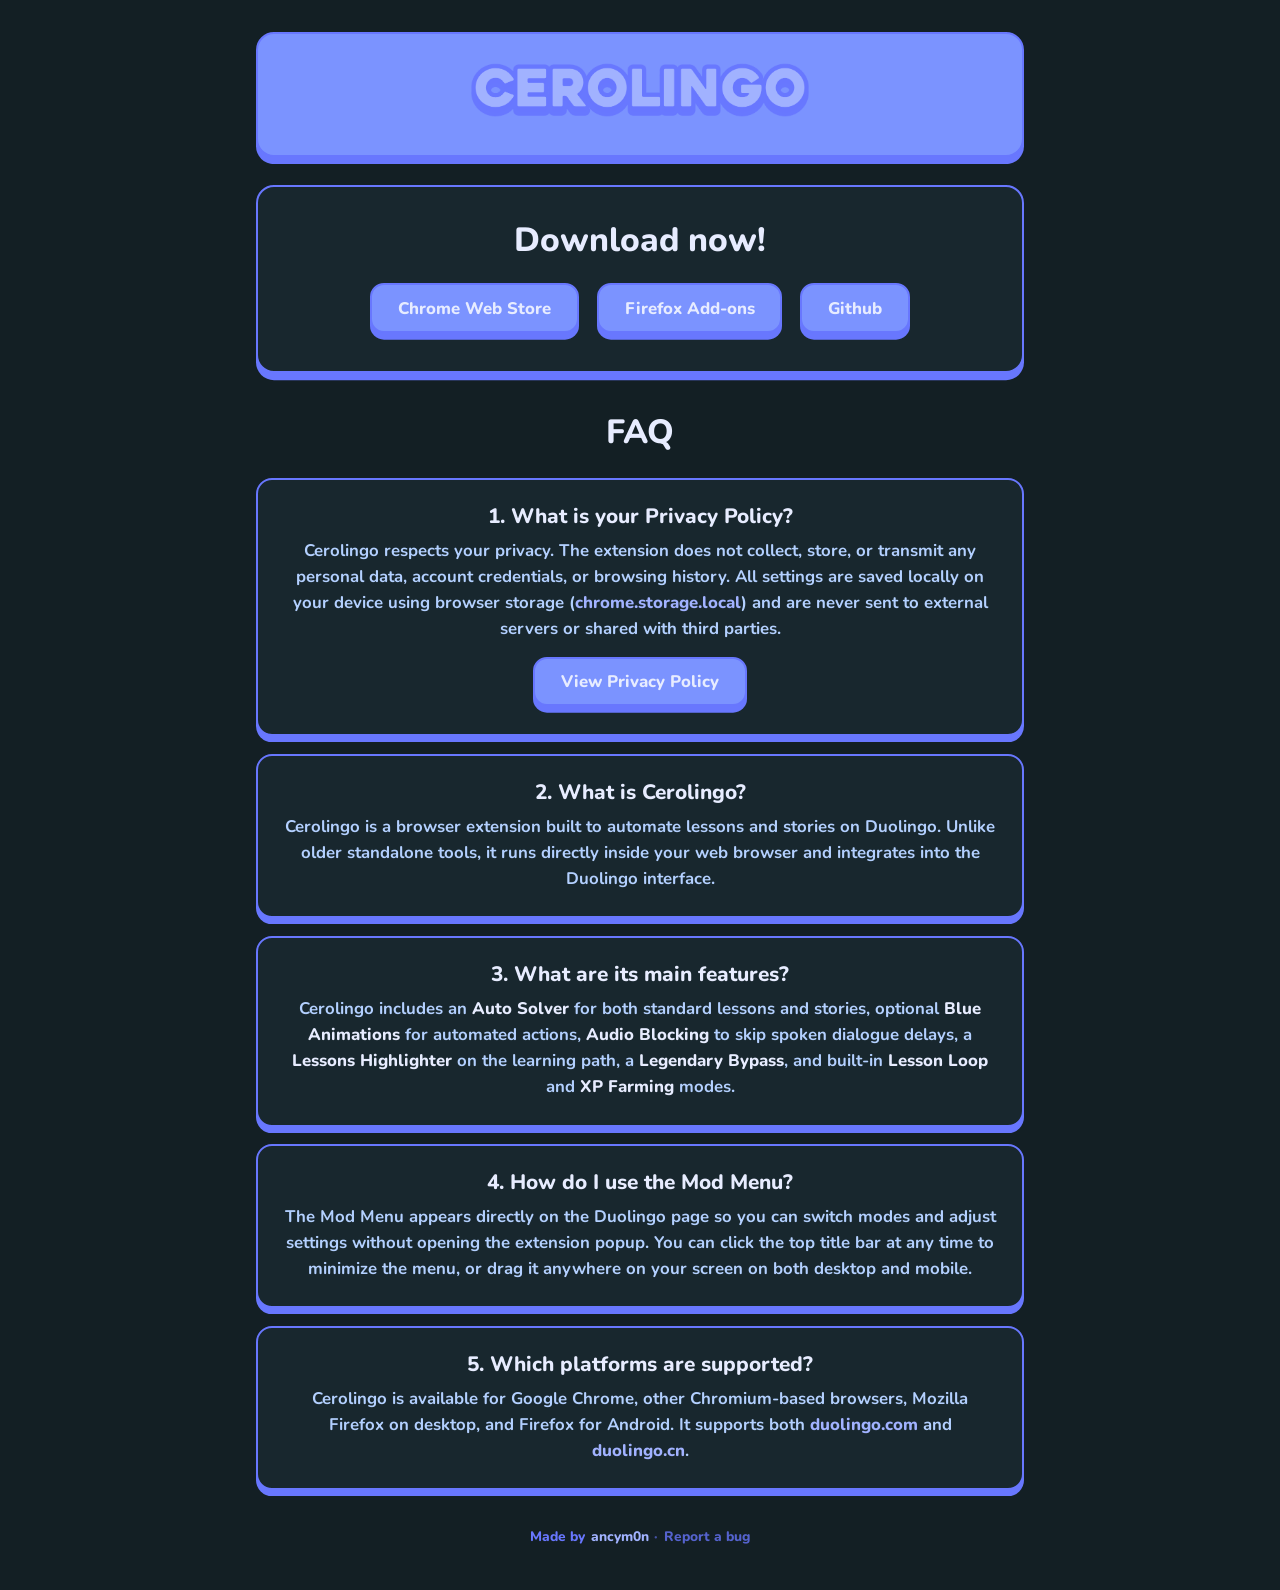
==== index.html @ 7379d39e "[🎨] Website redesign and loading animations" ====
<!doctype html>
<html lang="en">
  <head>
    <meta charset="UTF-8" />
    <meta name="viewport" content="width=device-width, initial-scale=1.0" />
    <link rel="preconnect" href="https://fonts.googleapis.com" />
    <link rel="preconnect" href="https://fonts.gstatic.com" crossorigin />
    <link
      rel="stylesheet"
      href="https://fonts.googleapis.com/css2?family=Nunito:wght@600;700;800&display=swap"
    />
    <link rel="preload" href="src/img/cerolingo-logo.png" as="image" />
    <link rel="stylesheet" href="src/css/main.css" />
    <link rel="stylesheet" href="src/css/resize.css" />
    <link rel="stylesheet" href="src/css/content.css" />
    <link rel="stylesheet" href="src/css/banner.css" />
    <link rel="stylesheet" href="src/css/hover.css" />
    <link rel="stylesheet" href="src/css/faq.css" />
    <script>
      document.documentElement.classList.add("is-booting");
      // Failsafe: never keep the loader up if main.js fails to load
      setTimeout(function () {
        document.documentElement.classList.remove("is-booting");
      }, 4000);
    </script>
    <link rel="stylesheet" href="src/css/loader.css" />
    <script src="src/js/main.js" defer></script>
    <link
      rel="shortcut icon"
      href="src/img/cerolingo-logo.png"
      type="image/x-icon"
    />
    <title>Cerolingo</title>
  </head>
  <body>
    <div id="loader" role="status" aria-live="polite">
      <div class="loader-stage">
        <div class="loader-card">
          <img class="loader-logo" src="src/img/cerolingo-logo.png" alt="" />
          <div class="loader-shadow" aria-hidden="true"></div>
          <div class="loader-bar" aria-hidden="true"><span></span></div>
          <p class="loader-text">Loading Cerolingo…</p>
        </div>
      </div>
    </div>

    <section id="banner">
      <img src="src/img/cerolingo-title.png" alt="Cerolingo" />
      <a
        href="https://github.com/ancym0n/Cerolingo/releases"
        target="_blank"
        rel="noopener"
        id="version"
        aria-label="Latest GitHub release"
      ></a>
    </section>

    <section id="content">
      <h1>Download now!</h1>
      <div id="stats" class="is-loading" aria-busy="true">
        <div class="stat-skeletons" aria-hidden="true">
          <span class="stat-skeleton" style="--w: 6.2rem"></span>
          <span class="stat-skeleton" style="--w: 8.4rem"></span>
          <span class="stat-skeleton" style="--w: 5.6rem"></span>
          <span class="stat-skeleton" style="--w: 6rem"></span>
          <span class="stat-skeleton" style="--w: 6.2rem"></span>
        </div>
        <span id="active-users" class="stat-item" hidden></span>
        <span id="total-downloads" class="stat-item" hidden></span>
        <a
          id="github-stars"
          class="stat-item"
          href="https://github.com/ancym0n/Cerolingo/stargazers"
          target="_blank"
          rel="noopener"
          hidden
        ></a>
        <a
          id="chrome-rating"
          class="stat-item"
          href="https://chromewebstore.google.com/detail/cerolingo/apgkphplddmjkoogmoijendkdjaaeiii/reviews"
          target="_blank"
          rel="noopener"
          hidden
        ></a>
        <a
          id="firefox-rating"
          class="stat-item"
          href="https://addons.mozilla.org/firefox/addon/cerolingo/reviews/"
          target="_blank"
          rel="noopener"
          hidden
        ></a>
      </div>
      <div>
        <a
          href="https://chromewebstore.google.com/detail/cerolingo/apgkphplddmjkoogmoijendkdjaaeiii"
          target="_blank"
          rel="noopener"
          >Chrome Web Store</a
        >
        <a
          href="https://addons.mozilla.org/firefox/addon/cerolingo/"
          target="_blank"
          rel="noopener"
          >Firefox Add-ons</a
        >
        <a
          href="https://github.com/ancym0n/Cerolingo"
          target="_blank"
          rel="noopener"
          >Github</a
        >
      </div>
    </section>

    <section id="faq">
      <h1>FAQ</h1>

      <div>
        <h2>1. What is your Privacy Policy?</h2>
        <p>
          Cerolingo respects your privacy. The extension does not collect,
          store, or transmit any personal data, account credentials, or browsing
          history. All settings are saved locally on your device using browser
          storage (<i>chrome.storage.local</i>) and are never sent to external
          servers or shared with third parties.
        </p>
        <a href="privacy">View Privacy Policy</a>
      </div>

      <div>
        <h2>2. What is Cerolingo?</h2>
        <p>
          Cerolingo is a browser extension built to automate lessons and stories
          on Duolingo. Unlike older standalone tools, it runs directly inside
          your web browser and integrates into the Duolingo interface.
        </p>
      </div>

      <div>
        <h2>3. What are its main features?</h2>
        <p>
          Cerolingo includes an <strong>Auto Solver</strong> for both standard
          lessons and stories, optional <strong>Blue Animations</strong> for
          automated actions, <strong>Audio Blocking</strong> to skip spoken
          dialogue delays, a <strong>Lessons Highlighter</strong> on the
          learning path, a <strong>Legendary Bypass</strong>, and built-in
          <strong>Lesson Loop</strong> and <strong>XP Farming</strong> modes.
        </p>
      </div>

      <div>
        <h2>4. How do I use the Mod Menu?</h2>
        <p>
          The Mod Menu appears directly on the Duolingo page so you can switch
          modes and adjust settings without opening the extension popup. You can
          click the top title bar at any time to minimize the menu, or drag it
          anywhere on your screen on both desktop and mobile.
        </p>
      </div>

      <div>
        <h2>5. Which platforms are supported?</h2>
        <p>
          Cerolingo is available for Google Chrome, other Chromium-based
          browsers, Mozilla Firefox on desktop, and Firefox for Android. It
          supports both <i>duolingo.com</i> and <i>duolingo.cn</i>.
        </p>
      </div>
    </section>

    <footer id="credit">
      Made by
      <a href="https://github.com/ancym0n" target="_blank" rel="noopener"
        >ancym0n</a
      >
      <span class="credit-sep">·</span>
      <a
        href="https://github.com/ancym0n/Cerolingo/issues"
        target="_blank"
        rel="noopener"
        class="report-link"
        >Report a bug</a
      >
    </footer>
  </body>
</html>
---- src/css/main.css ----
* {
  box-sizing: border-box;
  padding: 0;
  margin: 0;
  --bg-dark: #131f24;
  --panel-bg: #18272e;
  --background-color: #7b93ff;
  --dark-main-color: #6877fe;
  --main-color: #a1b2ff;
  --light-main-color: #b3d0ff;
  --title-color: #e7ecff;
  --alt-main-color: #7385fa;
  --spring-ease: cubic-bezier(0.34, 1.22, 0.64, 1);
}

@keyframes cerolingoLoadIn {
  0% {
    opacity: 0;
    filter: blur(8px);
    transform: translateY(18px) scale(0.97);
  }
  100% {
    opacity: 1;
    filter: blur(0px);
    transform: translateY(0) scale(1);
  }
}

body {
  background-color: var(--bg-dark);
  display: grid;
  justify-items: center;
  align-items: center;
  gap: 1.75rem;
  padding: 2rem 1rem 2.75rem;
}

h1,
h2,
p,
a,
li,
footer {
  font-family: "Nunito", sans-serif;
  color: var(--title-color);
  -webkit-user-select: none;
  -moz-user-select: none;
  user-select: none;
}

h1,
h2,
a {
  font-weight: 800;
}

p,
li {
  color: var(--light-main-color);
  font-weight: 700;
  line-height: 1.55;
}

strong {
  color: var(--title-color);
  font-weight: 800;
}

i {
  color: var(--main-color);
  font-style: normal;
  font-weight: 800;
}

a {
  color: var(--title-color);
  display: inline-flex;
  align-items: center;
  justify-content: center;
  text-decoration: none;
  background-color: var(--background-color);
  border: 2px solid var(--dark-main-color);
  border-radius: 14px;
  box-shadow: 0 0.42rem 0 0 var(--dark-main-color);
  padding: 0.7rem 1.6rem;
  margin: 0.25rem;
  transition:
    transform 0.3s var(--spring-ease),
    box-shadow 0.3s var(--spring-ease),
    background-color 0.3s ease,
    color 0.3s ease;
}

img {
  width: 80%;
  -webkit-user-drag: none;
}

#credit {
  display: flex;
  align-items: center;
  justify-content: center;
  gap: 0.35rem;
  font-size: 0.86rem;
  font-weight: 800;
  color: var(--dark-main-color);
  opacity: 0;
  animation: cerolingoLoadIn 0.45s var(--spring-ease) 0.52s forwards;
}

#credit a {
  background: none;
  border: none;
  box-shadow: none;
  padding: 0;
  margin: 0;
  color: var(--main-color);
  font-size: inherit;
}

#credit a.report-link {
  color: var(--dark-main-color);
  opacity: 0.78;
}

.credit-sep {
  opacity: 0.6;
}
---- src/css/resize.css ----
h1 {
  font-size: 2.1rem;
}

h2 {
  font-size: 1.3rem;
}

p,
a,
li {
  font-size: 1.05rem;
}

@media (max-width: 600px) {
  h1 {
    font-size: 1.75rem;
  }

  h2 {
    font-size: 1.15rem;
  }

  p,
  a,
  li {
    font-size: 0.96rem;
  }

  #content > div:not(#stats) {
    flex-direction: column;
    align-items: stretch;
  }

  #content a {
    width: 100%;
    margin: 0;
  }

  #faq > div,
  #privacy > div {
    padding: 1.15rem 1.1rem 1.3rem;
  }
}

body > section {
  max-width: 48rem;
}
---- src/css/content.css ----
#content {
  width: 95%;
  display: grid;
  justify-items: center;
  align-items: center;
  gap: 1.05rem;
  padding: 1.85rem 1.5rem 2.15rem;
  background-color: var(--panel-bg);
  border: 2px solid var(--dark-main-color);
  border-radius: 18px;
  box-shadow: 0 0.45rem 0 0 var(--dark-main-color);
  text-align: center;
  opacity: 0;
  animation: cerolingoLoadIn 0.45s var(--spring-ease) 0.12s forwards;
}

#stats {
  display: inline-flex;
  flex-wrap: wrap;
  align-items: center;
  justify-content: center;
  gap: 0.35rem 0;
  background-color: rgba(104, 119, 254, 0.12);
  border: 2px solid var(--dark-main-color);
  border-radius: 12px;
  padding: 0.4rem 0.45rem;
  margin: -0.15rem 0 0.15rem;
  min-height: calc(1.25rem + 0.8rem + 4px);
  max-width: 100%;
  /* Size changes (skeleton -> real stats) are animated from JS by setting
     explicit width/height; these transitions make that glide smoothly. */
  transition:
    width 0.45s var(--smooth-ease),
    height 0.45s var(--smooth-ease),
    min-height 0.45s var(--smooth-ease),
    margin 0.45s var(--smooth-ease),
    padding 0.45s var(--smooth-ease),
    border-width 0.45s var(--smooth-ease),
    opacity 0.35s ease,
    transform 0.35s var(--spring-ease);
  --smooth-ease: cubic-bezier(0.22, 1, 0.36, 1);
}

#stats.is-resizing {
  overflow: hidden;
}

#stats {
  position: relative;
}

#stats[hidden],
#stats .stat-item[hidden],
#stats:not(.is-loading):not(.is-swapping) .stat-skeletons {
  display: none !important;
}

/* While loading, the skeletons lay out as direct flex items of #stats */
.stat-skeletons {
  display: contents;
}

/* While swapping to real stats, the skeletons become an overlay that keeps
   shimmering through the resize, then crossfades into the real items. */
#stats.is-swapping .stat-skeletons {
  display: flex;
  position: absolute;
  inset: 0;
  flex-wrap: wrap;
  align-items: center;
  justify-content: center;
  gap: 0.35rem 0;
  padding: inherit;
  pointer-events: none;
  opacity: 1;
  transition: opacity 0.35s ease;
}

#stats.is-swapping.is-loaded .stat-skeletons {
  opacity: 0;
}

/* Real items stay invisible until the box has finished resizing,
   then fade in (prevents text reflowing inside a moving box). */
#stats:not(.is-loaded) .stat-item {
  opacity: 0;
}

/* Stat links must never inherit the full-width mobile button style */
#content #stats a.stat-item {
  width: auto;
}

#stats.is-empty {
  opacity: 0;
  transform: scale(0.96);
}

/* Loading placeholders: same height as real items, so nothing jumps */
.stat-skeleton {
  display: block;
  width: var(--w, 6rem);
  height: 0.85rem;
  margin: 0.2rem 0.65rem;
  border-radius: 999px;
  background: linear-gradient(
    90deg,
    rgba(161, 178, 255, 0.14) 0%,
    rgba(161, 178, 255, 0.32) 50%,
    rgba(161, 178, 255, 0.14) 100%
  );
  background-size: 200% 100%;
  animation: statShimmer 1.3s ease-in-out infinite;
}

.stat-skeleton + .stat-skeleton {
  position: relative;
}

.stat-skeleton + .stat-skeleton::before {
  content: "";
  position: absolute;
  left: calc(-0.65rem - 1px);
  top: -0.2rem;
  bottom: -0.2rem;
  border-left: 1.5px solid rgba(104, 119, 254, 0.4);
}

@keyframes statShimmer {
  0% {
    background-position: 100% 0;
  }
  100% {
    background-position: -100% 0;
  }
}

@keyframes statFadeIn {
  from {
    opacity: 0;
    transform: translateY(3px);
  }
  to {
    opacity: 1;
    transform: translateY(0);
  }
}

#stats.is-loaded .stat-item {
  animation: statFadeIn 0.35s ease both;
}

@media (prefers-reduced-motion: reduce) {
  .stat-skeleton,
  #stats.is-loaded .stat-item {
    animation: none;
  }

  #stats {
    transition: none;
  }
}

.stat-item {
  font-family: "Nunito", sans-serif;
  font-size: 0.84rem;
  font-weight: 800;
  color: var(--main-color);
  background: none;
  border: none;
  border-radius: 0;
  box-shadow: none;
  line-height: 1.25rem;
  padding: 0 0.65rem;
  margin: 0;
  white-space: nowrap;
  -webkit-user-select: none;
  user-select: none;
}

.stat-item:not([hidden]) ~ .stat-item:not([hidden]) {
  border-left: 1.5px solid rgba(104, 119, 254, 0.4);
}

#content > div:not(#stats) {
  display: flex;
  flex-wrap: wrap;
  justify-content: center;
  gap: 0.65rem;
  width: 100%;
}
---- src/css/banner.css ----
#banner {
  position: relative;
  width: 95%;
  display: grid;
  justify-items: center;
  align-items: center;
  background-color: var(--background-color);
  border: 2px solid var(--dark-main-color);
  border-radius: 18px;
  box-shadow: 0 0.45rem 0 0 var(--dark-main-color);
  padding: 1.4rem 1.5rem 1.65rem;
  opacity: 0;
  animation: cerolingoLoadIn 0.45s var(--spring-ease) 0.04s forwards;
}

#banner-logo {
  background: none;
  border: none;
  box-shadow: none;
  padding: 0;
  margin: 0;
  width: 100%;
}

#banner img {
  width: 100%;
  max-width: 22rem;
  display: block;
}

#version {
  position: absolute;
  bottom: 0.4rem;
  right: 0.85rem;
  background: none;
  border: none;
  box-shadow: none;
  padding: 0;
  margin: 0;
  font-size: 0.88rem;
  font-weight: 800;
  color: var(--dark-main-color);
  letter-spacing: 0.02em;
}
---- src/css/hover.css ----
a:hover {
  background-color: #889eff;
  transform: translateY(-2px);
  box-shadow: 0 calc(0.42rem + 2px) 0 0 var(--dark-main-color);
  color: #ffffff;
}

a:active {
  transform: translateY(3px);
  box-shadow: 0 0.16rem 0 0 var(--dark-main-color);
}

a.stat-item:hover,
a.stat-item:active {
  background: none;
  box-shadow: none;
  transform: none;
  color: var(--title-color);
  text-decoration: underline;
}

#banner-logo:hover,
#banner-logo:active {
  background: none;
  box-shadow: none;
  transform: scale(1.02);
}

#version:hover,
#version:active {
  background: none;
  box-shadow: none;
  transform: translateY(-1px);
  color: var(--title-color);
}

#credit a:hover,
#credit a:active {
  background: none;
  box-shadow: none;
  transform: none;
  color: var(--title-color);
  opacity: 1;
  text-decoration: underline;
}

#faq > div:hover,
#privacy > div:hover {
  transform: translateY(-2px);
  box-shadow: 0 calc(0.38rem + 2px) 0 0 var(--dark-main-color);
}
---- src/css/faq.css ----
#faq {
  width: 95%;
  display: grid;
  justify-items: center;
  align-items: center;
  gap: 1.1rem;
  padding: 0.5rem 0;
  text-align: center;
}

#faq h1 {
  margin-bottom: 0.35rem;
  opacity: 0;
  animation: cerolingoLoadIn 0.45s var(--spring-ease) 0.18s forwards;
}

#faq h2 {
  margin-bottom: 0.55rem;
  color: var(--title-color);
}

#faq > div {
  width: 100%;
  background-color: var(--panel-bg);
  border: 2px solid var(--dark-main-color);
  border-radius: 16px;
  box-shadow: 0 0.38rem 0 0 var(--dark-main-color);
  padding: 1.35rem 1.65rem 1.5rem;
  text-align: center;
  opacity: 0;
  animation: cerolingoLoadIn 0.45s var(--spring-ease) forwards;
  transition:
    transform 0.3s var(--spring-ease),
    box-shadow 0.3s var(--spring-ease);
}

#faq > div:nth-of-type(1) {
  animation-delay: 0.22s;
}

#faq > div:nth-of-type(2) {
  animation-delay: 0.28s;
}

#faq > div:nth-of-type(3) {
  animation-delay: 0.34s;
}

#faq > div:nth-of-type(4) {
  animation-delay: 0.4s;
}

#faq > div:nth-of-type(5) {
  animation-delay: 0.46s;
}

a[href="privacy"] {
  display: inline-flex;
  max-width: 16rem;
  margin-top: 0.9rem;
}
---- src/css/loader.css ----
/* ---------- Page loading screen ----------
   Shown only when JS adds `is-booting` to <html> (no-JS visitors see the page
   normally). While booting, the page's own entrance animations are paused so
   they play in sequence right as the loader leaves. */

#loader {
  display: none;
}

html.is-booting {
  overflow: hidden;
}

html.is-booting body > :not(#loader),
html.is-booting body > :not(#loader) * {
  animation-play-state: paused !important;
}

html.is-booting #loader,
#loader.is-leaving {
  --loader-ease: cubic-bezier(0.22, 1, 0.36, 1);
  display: grid;
  place-items: center;
  position: fixed;
  inset: 0;
  z-index: 1000;
  background-color: #131f24;
  transition: opacity 0.38s var(--loader-ease);
}

.loader-card {
  display: grid;
  justify-items: center;
  gap: 1.15rem;
  width: min(15rem, 80vw);
  padding: 1.6rem 1.6rem 1.75rem;
  background-color: var(--panel-bg, #18272e);
  border: 2px solid var(--dark-main-color, #6877fe);
  border-radius: 18px;
  box-shadow: 0 0.45rem 0 0 var(--dark-main-color, #6877fe);
  opacity: 0;
  animation: cerolingoLoadIn 0.45s var(--spring-ease) 0.05s forwards;
}

/* Exit transforms live on a wrapper so they don't fight the card's
   entrance animation fill */
.loader-stage {
  transition:
    transform 0.38s var(--loader-ease),
    opacity 0.3s ease;
}

.loader-logo {
  width: 4.5rem;
  height: 4.5rem;
  display: block;
  will-change: transform;
  animation: loaderBob 1.6s var(--spring-ease) infinite;
}

.loader-shadow {
  width: 2.8rem;
  height: 0.35rem;
  margin-top: -0.85rem;
  border-radius: 50%;
  background: rgba(104, 119, 254, 0.28);
  animation: loaderShadow 1.6s var(--spring-ease) infinite;
}

.loader-bar {
  position: relative;
  width: 100%;
  height: 0.85rem;
  overflow: hidden;
  background-color: rgba(104, 119, 254, 0.12);
  border: 2px solid var(--dark-main-color, #6877fe);
  border-radius: 999px;
}

/* Real progress, driven from JS via --progress (0..1) */
.loader-bar > span {
  position: absolute;
  inset: 0;
  transform-origin: left center;
  transform: scaleX(var(--progress, 0.08));
  background-color: var(--background-color, #7b93ff);
  border-radius: inherit;
  will-change: transform;
  transition: transform 0.3s var(--loader-ease);
}

/* Soft moving highlight so it never looks frozen */
.loader-bar::after {
  content: "";
  position: absolute;
  top: 0;
  bottom: 0;
  left: 0;
  width: 50%;
  background: linear-gradient(
    90deg,
    transparent 0%,
    rgba(231, 236, 255, 0.35) 50%,
    transparent 100%
  );
  transform: translateX(-100%);
  will-change: transform;
  animation: loaderSheen 1.3s ease-in-out infinite;
}

.loader-text {
  font-family: "Nunito", sans-serif;
  font-size: 0.84rem;
  font-weight: 800;
  color: var(--main-color, #a1b2ff);
  letter-spacing: 0.02em;
  margin-top: -0.35rem;
}

/* Exit: card lifts + fades away, backdrop fades, page animates in beneath */
#loader.is-leaving {
  opacity: 0;
  pointer-events: none;
}

#loader.is-leaving .loader-stage {
  opacity: 0;
  transform: translateY(-8px) scale(1.03);
}

@keyframes loaderBob {
  0%,
  100% {
    transform: translateY(0);
  }
  50% {
    transform: translateY(-8px);
  }
}

@keyframes loaderShadow {
  0%,
  100% {
    transform: scaleX(1);
    opacity: 1;
  }
  50% {
    transform: scaleX(0.7);
    opacity: 0.55;
  }
}

@keyframes loaderSheen {
  0% {
    transform: translateX(-100%);
  }
  100% {
    transform: translateX(200%);
  }
}

@media (prefers-reduced-motion: reduce) {
  .loader-logo,
  .loader-shadow,
  .loader-bar::after {
    animation: none;
  }

  .loader-card {
    animation-duration: 0.01s;
  }
}
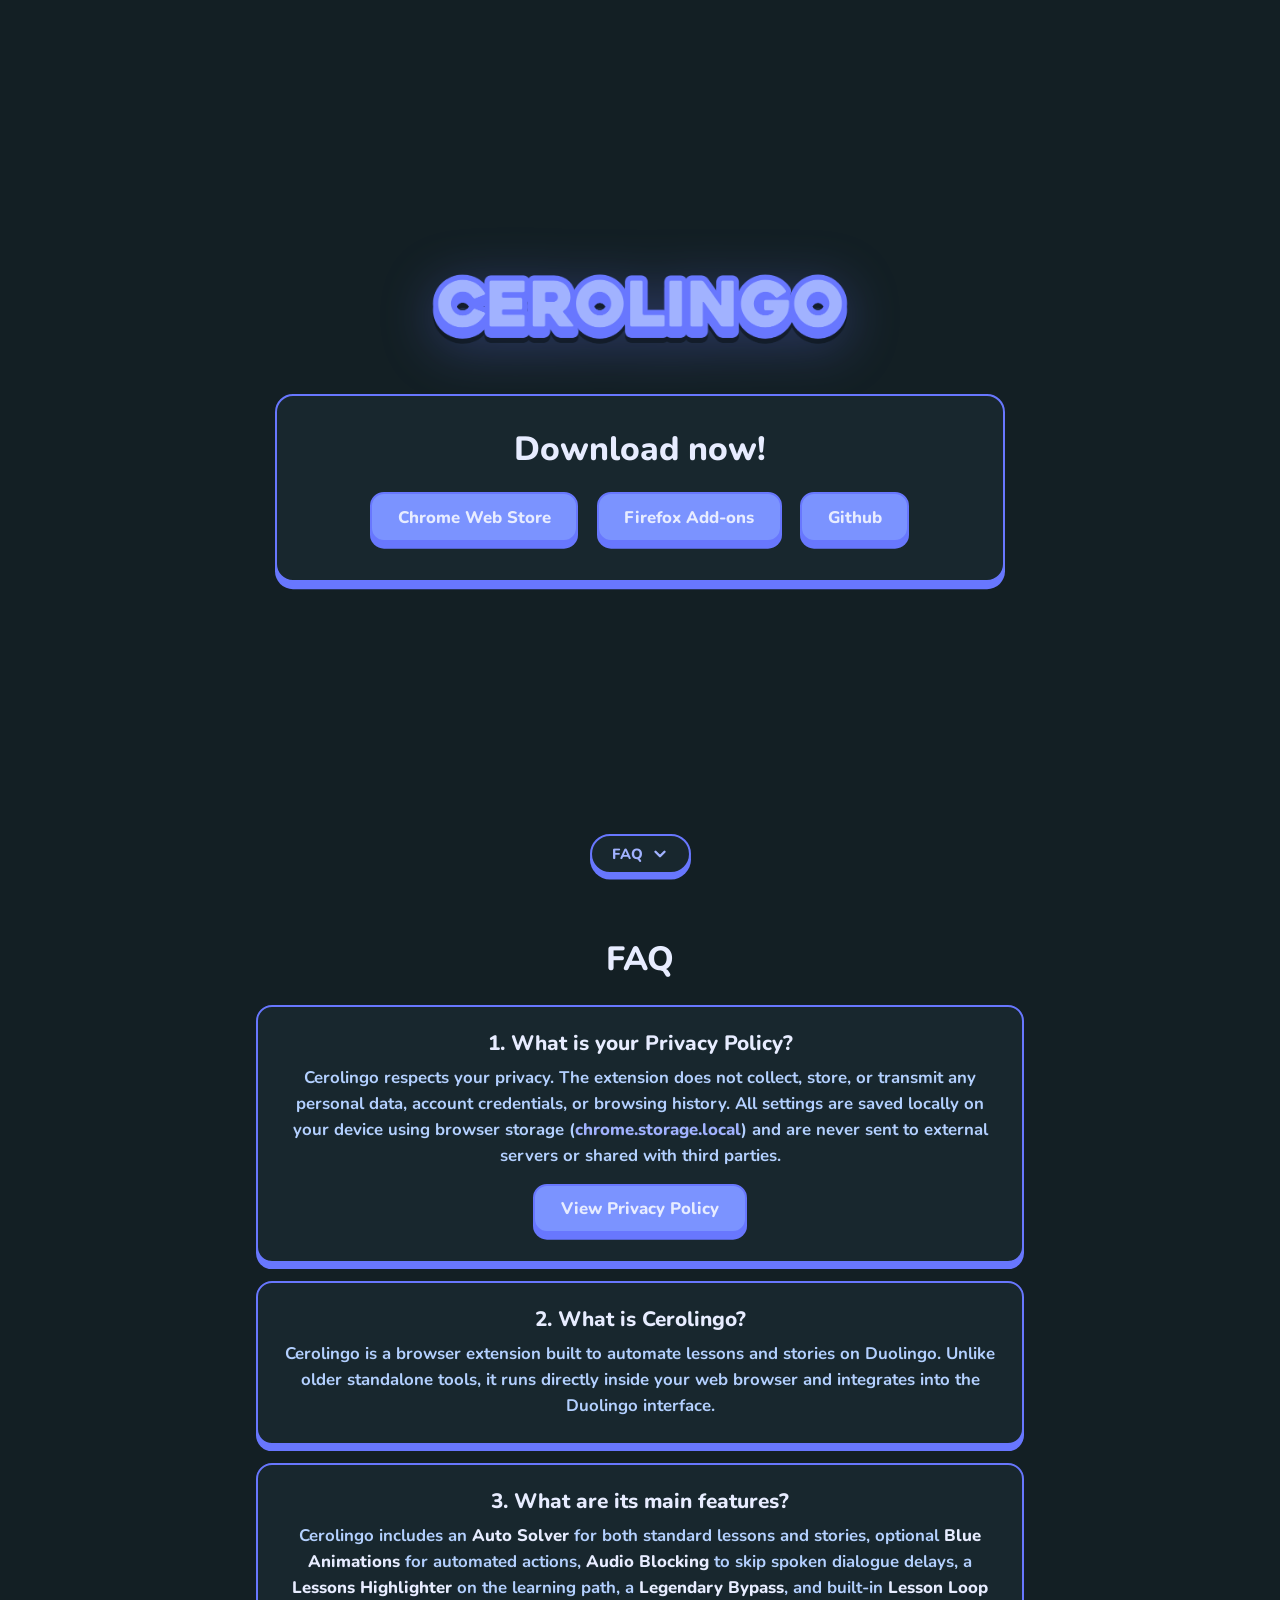
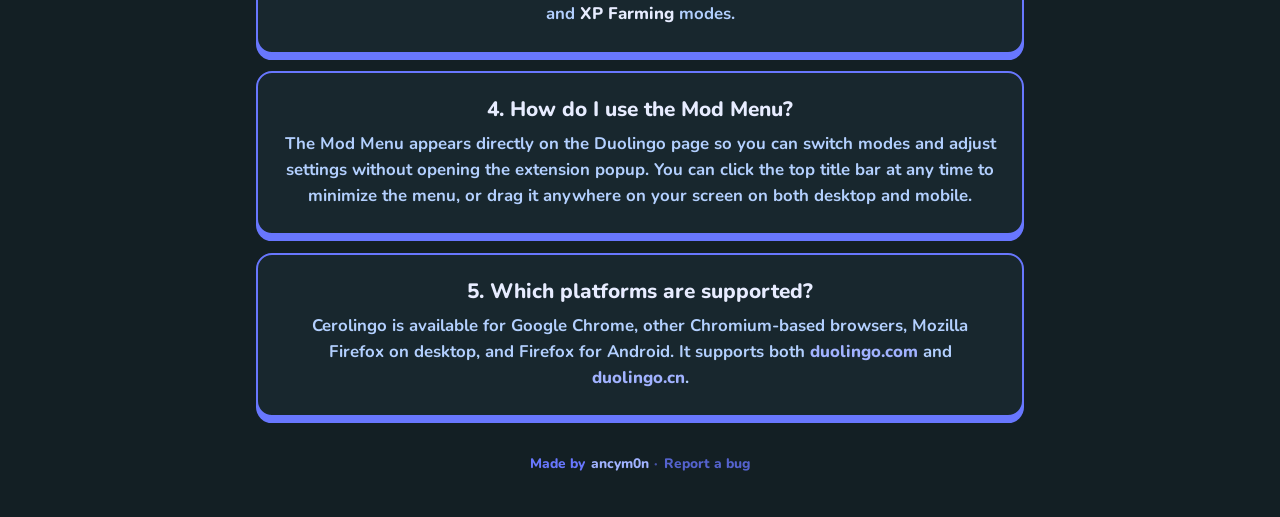
==== commit 7283dad1: "[✨] Fullscreen hero layout and FAQ scroll indicator" ====
--- a/index.html
+++ b/index.html
@@ -44,75 +44,101 @@
       </div>
     </div>
 
-    <section id="banner">
-      <img src="src/img/cerolingo-title.png" alt="Cerolingo" />
-      <a
-        href="https://github.com/ancym0n/Cerolingo/releases"
-        target="_blank"
-        rel="noopener"
-        id="version"
-        aria-label="Latest GitHub release"
-      ></a>
-    </section>
-
-    <section id="content">
-      <h1>Download now!</h1>
-      <div id="stats" class="is-loading" aria-busy="true">
-        <div class="stat-skeletons" aria-hidden="true">
-          <span class="stat-skeleton" style="--w: 6.2rem"></span>
-          <span class="stat-skeleton" style="--w: 8.4rem"></span>
-          <span class="stat-skeleton" style="--w: 5.6rem"></span>
-          <span class="stat-skeleton" style="--w: 6rem"></span>
-          <span class="stat-skeleton" style="--w: 6.2rem"></span>
-        </div>
-        <span id="active-users" class="stat-item" hidden></span>
-        <span id="total-downloads" class="stat-item" hidden></span>
-        <a
-          id="github-stars"
-          class="stat-item"
-          href="https://github.com/ancym0n/Cerolingo/stargazers"
-          target="_blank"
-          rel="noopener"
-          hidden
-        ></a>
-        <a
-          id="chrome-rating"
-          class="stat-item"
-          href="https://chromewebstore.google.com/detail/cerolingo/apgkphplddmjkoogmoijendkdjaaeiii/reviews"
-          target="_blank"
-          rel="noopener"
-          hidden
-        ></a>
-        <a
-          id="firefox-rating"
-          class="stat-item"
-          href="https://addons.mozilla.org/firefox/addon/cerolingo/reviews/"
-          target="_blank"
-          rel="noopener"
-          hidden
-        ></a>
-      </div>
-      <div>
-        <a
-          href="https://chromewebstore.google.com/detail/cerolingo/apgkphplddmjkoogmoijendkdjaaeiii"
-          target="_blank"
-          rel="noopener"
-          >Chrome Web Store</a
-        >
-        <a
-          href="https://addons.mozilla.org/firefox/addon/cerolingo/"
-          target="_blank"
-          rel="noopener"
-          >Firefox Add-ons</a
-        >
-        <a
-          href="https://github.com/ancym0n/Cerolingo"
-          target="_blank"
-          rel="noopener"
-          >Github</a
-        >
-      </div>
-    </section>
+    <div id="hero">
+      <div class="hero-main">
+        <section id="banner">
+          <img src="src/img/cerolingo-title.png" alt="Cerolingo" />
+          <a
+            href="https://github.com/ancym0n/Cerolingo/releases"
+            target="_blank"
+            rel="noopener"
+            id="version"
+            aria-label="Latest GitHub release"
+          ></a>
+        </section>
+
+        <section id="content">
+          <h1>Download now!</h1>
+          <div id="stats" class="is-loading" aria-busy="true">
+            <div class="stat-skeletons" aria-hidden="true">
+              <span class="stat-skeleton" style="--w: 6.2rem"></span>
+              <span class="stat-skeleton" style="--w: 8.4rem"></span>
+              <span class="stat-skeleton" style="--w: 5.6rem"></span>
+              <span class="stat-skeleton" style="--w: 6rem"></span>
+              <span class="stat-skeleton" style="--w: 6.2rem"></span>
+            </div>
+            <span id="active-users" class="stat-item" hidden></span>
+            <span id="total-downloads" class="stat-item" hidden></span>
+            <a
+              id="github-stars"
+              class="stat-item"
+              href="https://github.com/ancym0n/Cerolingo/stargazers"
+              target="_blank"
+              rel="noopener"
+              hidden
+            ></a>
+            <a
+              id="chrome-rating"
+              class="stat-item"
+              href="https://chromewebstore.google.com/detail/cerolingo/apgkphplddmjkoogmoijendkdjaaeiii/reviews"
+              target="_blank"
+              rel="noopener"
+              hidden
+            ></a>
+            <a
+              id="firefox-rating"
+              class="stat-item"
+              href="https://addons.mozilla.org/firefox/addon/cerolingo/reviews/"
+              target="_blank"
+              rel="noopener"
+              hidden
+            ></a>
+          </div>
+          <div>
+            <a
+              href="https://chromewebstore.google.com/detail/cerolingo/apgkphplddmjkoogmoijendkdjaaeiii"
+              target="_blank"
+              rel="noopener"
+              >Chrome Web Store</a
+            >
+            <a
+              href="https://addons.mozilla.org/firefox/addon/cerolingo/"
+              target="_blank"
+              rel="noopener"
+              >Firefox Add-ons</a
+            >
+            <a
+              href="https://github.com/ancym0n/Cerolingo"
+              target="_blank"
+              rel="noopener"
+              >Github</a
+            >
+          </div>
+        </section>
+      </div>
+
+      <div id="scroll-cue-wrap">
+        <a href="#faq" id="scroll-cue" aria-label="Scroll down to FAQ">
+          <span>FAQ</span>
+          <svg
+            class="scroll-cue-arrow"
+            viewBox="0 0 24 24"
+            width="18"
+            height="18"
+            aria-hidden="true"
+          >
+            <path
+              d="M6 9l6 6 6-6"
+              fill="none"
+              stroke="currentColor"
+              stroke-width="3.2"
+              stroke-linecap="round"
+              stroke-linejoin="round"
+            />
+          </svg>
+        </a>
+      </div>
+    </div>
 
     <section id="faq">
       <h1>FAQ</h1>
--- a/src/css/main.css
+++ b/src/css/main.css
@@ -26,6 +26,16 @@
   }
 }
 
+html {
+  scroll-behavior: smooth;
+}
+
+@media (prefers-reduced-motion: reduce) {
+  html {
+    scroll-behavior: auto;
+  }
+}
+
 body {
   background-color: var(--bg-dark);
   display: grid;
@@ -33,6 +43,31 @@
   align-items: center;
   gap: 1.75rem;
   padding: 2rem 1rem 2.75rem;
+}
+
+body:has(#hero) {
+  padding-top: 0;
+}
+
+#hero {
+  width: 100%;
+  max-width: 48rem;
+  min-height: 100vh;
+  min-height: 100svh;
+  display: flex;
+  flex-direction: column;
+  align-items: center;
+  gap: 1.5rem;
+  padding: 2rem 0 1.6rem;
+}
+
+.hero-main {
+  width: 100%;
+  display: grid;
+  justify-items: center;
+  align-items: center;
+  gap: 1.5rem;
+  margin: auto 0;
 }
 
 h1,
@@ -91,6 +126,78 @@
     color 0.3s ease;
 }
 
+#scroll-cue-wrap {
+  display: flex;
+  justify-content: center;
+  will-change: translate, transform, opacity;
+  animation: scrollCueFloat 2.2s ease-in-out infinite;
+  transition:
+    opacity 0.35s cubic-bezier(0.22, 1, 0.36, 1),
+    transform 0.38s var(--spring-ease);
+}
+
+#scroll-cue-wrap.is-hidden {
+  opacity: 0;
+  transform: translateY(12px) scale(0.9);
+  pointer-events: none;
+}
+
+#scroll-cue {
+  display: inline-flex;
+  align-items: center;
+  justify-content: center;
+  gap: 0.45rem;
+  background-color: var(--panel-bg);
+  border: 2px solid var(--dark-main-color);
+  border-radius: 999px;
+  box-shadow: 0 0.34rem 0 0 var(--dark-main-color);
+  padding: 0.5rem 1.25rem;
+  margin: 0;
+  font-size: 0.92rem;
+  font-weight: 800;
+  letter-spacing: 0.04em;
+  color: var(--main-color);
+  opacity: 0;
+  animation: cerolingoLoadIn 0.45s var(--spring-ease) 0.22s forwards;
+  transition:
+    translate 0.3s var(--spring-ease),
+    box-shadow 0.3s var(--spring-ease),
+    background-color 0.3s ease,
+    color 0.3s ease;
+}
+
+.scroll-cue-arrow {
+  display: block;
+  animation: scrollCueBob 2.2s ease-in-out infinite;
+}
+
+@keyframes scrollCueFloat {
+  0%,
+  100% {
+    translate: 0 0;
+  }
+  50% {
+    translate: 0 -6px;
+  }
+}
+
+@keyframes scrollCueBob {
+  0%,
+  100% {
+    transform: translateY(-1px);
+  }
+  50% {
+    transform: translateY(2.5px);
+  }
+}
+
+@media (prefers-reduced-motion: reduce) {
+  #scroll-cue-wrap,
+  .scroll-cue-arrow {
+    animation: none;
+  }
+}
+
 img {
   width: 80%;
   -webkit-user-drag: none;
--- a/src/css/resize.css
+++ b/src/css/resize.css
@@ -43,6 +43,7 @@
   }
 }
 
-body > section {
+body > section,
+.hero-main > section {
   max-width: 48rem;
 }
--- a/src/css/banner.css
+++ b/src/css/banner.css
@@ -1,14 +1,13 @@
 #banner {
   position: relative;
-  width: 95%;
+  width: min(92%, 27rem);
   display: grid;
   justify-items: center;
   align-items: center;
-  background-color: var(--background-color);
-  border: 2px solid var(--dark-main-color);
-  border-radius: 18px;
-  box-shadow: 0 0.45rem 0 0 var(--dark-main-color);
-  padding: 1.4rem 1.5rem 1.65rem;
+  background: none;
+  border: none;
+  box-shadow: none;
+  padding: 0.25rem 0 1.05rem;
   opacity: 0;
   animation: cerolingoLoadIn 0.45s var(--spring-ease) 0.04s forwards;
 }
@@ -24,14 +23,17 @@
 
 #banner img {
   width: 100%;
-  max-width: 22rem;
+  max-width: 27rem;
   display: block;
+  filter:
+    drop-shadow(0 0.35rem 0 rgba(10, 16, 20, 0.55))
+    drop-shadow(0 0.5rem 1.6rem rgba(104, 119, 254, 0.28));
 }
 
 #version {
   position: absolute;
-  bottom: 0.4rem;
-  right: 0.85rem;
+  bottom: 0;
+  right: 0.2rem;
   background: none;
   border: none;
   box-shadow: none;
@@ -39,6 +41,6 @@
   margin: 0;
   font-size: 0.88rem;
   font-weight: 800;
-  color: var(--dark-main-color);
+  color: var(--main-color);
   letter-spacing: 0.02em;
 }
--- a/src/css/hover.css
+++ b/src/css/hover.css
@@ -34,6 +34,20 @@
   color: var(--title-color);
 }
 
+#scroll-cue:hover {
+  background-color: #1f323b;
+  color: var(--title-color);
+  transform: none;
+  translate: 0 -2px;
+  box-shadow: 0 calc(0.34rem + 2px) 0 0 var(--dark-main-color);
+}
+
+#scroll-cue:active {
+  transform: none;
+  translate: 0 2px;
+  box-shadow: 0 0.14rem 0 0 var(--dark-main-color);
+}
+
 #credit a:hover,
 #credit a:active {
   background: none;
--- a/src/css/faq.css
+++ b/src/css/faq.css
@@ -5,6 +5,7 @@
   align-items: center;
   gap: 1.1rem;
   padding: 0.5rem 0;
+  scroll-margin-top: 1.75rem;
   text-align: center;
 }
 
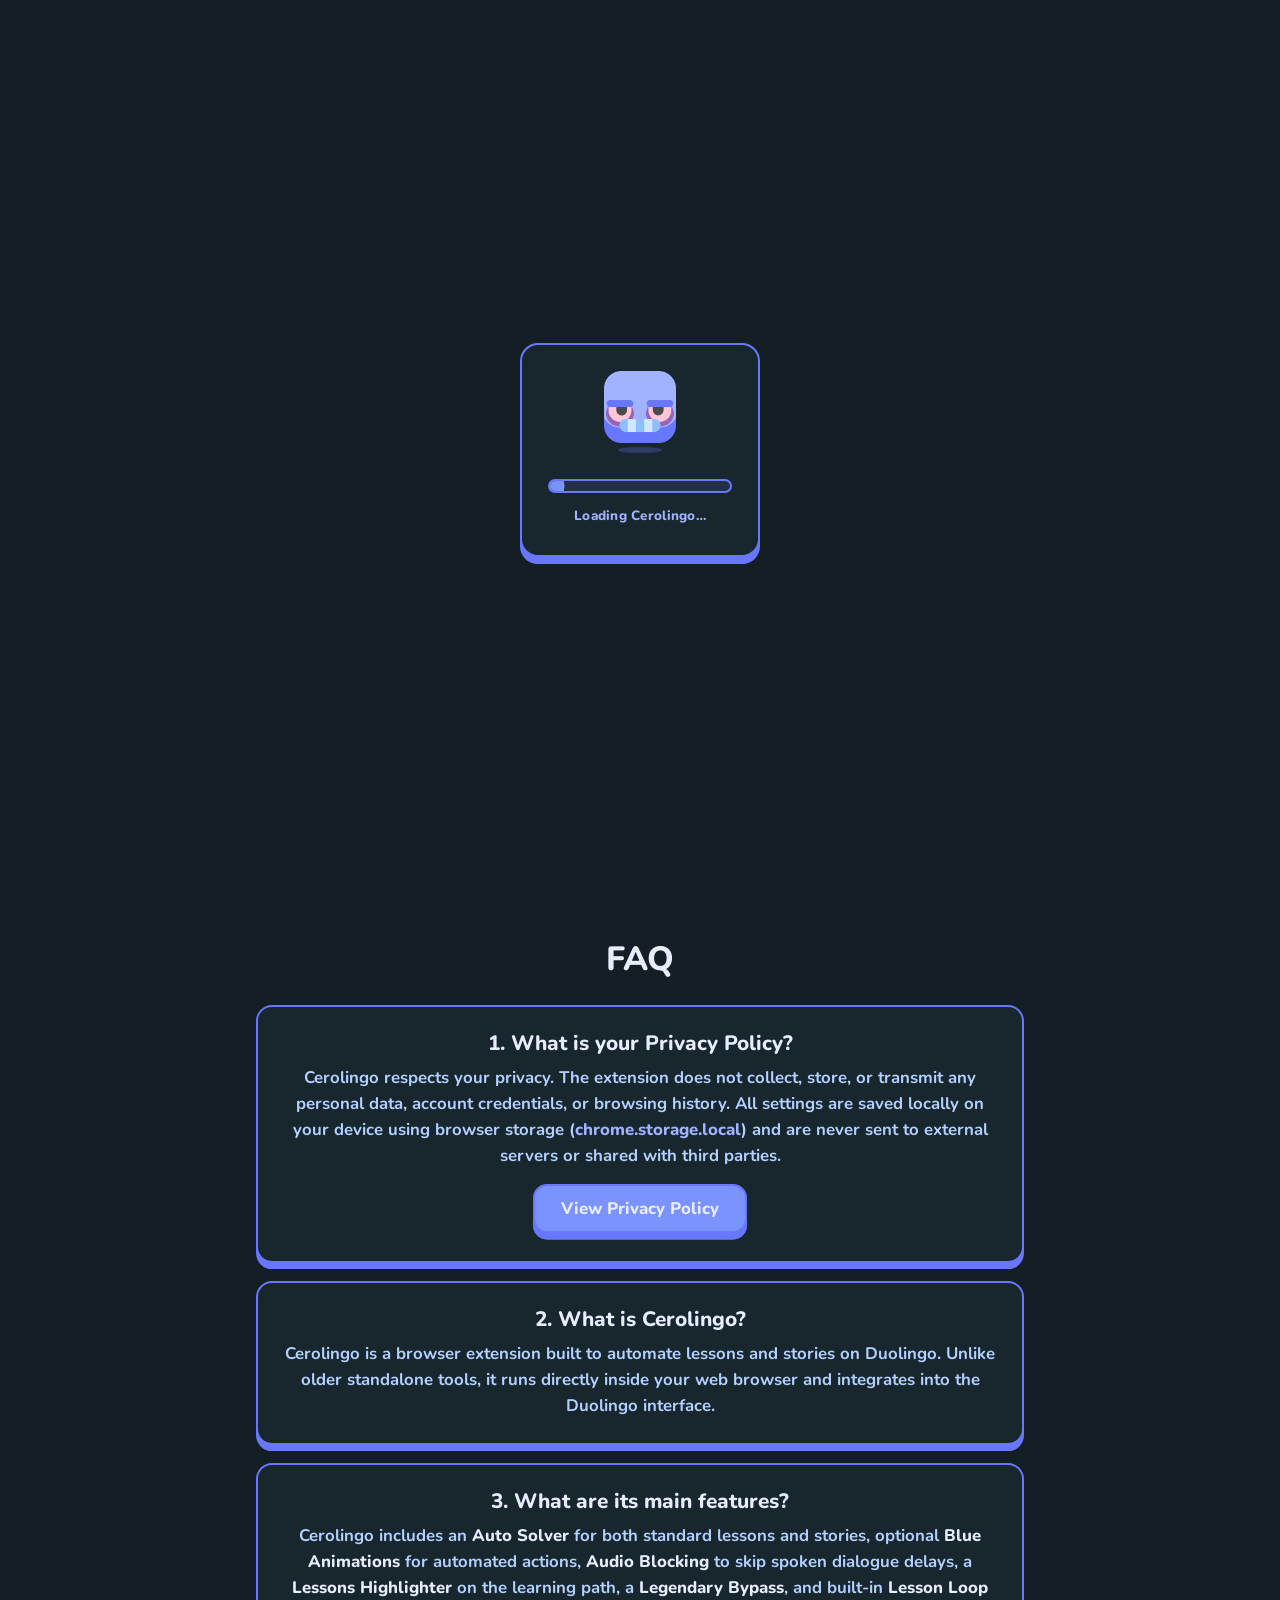
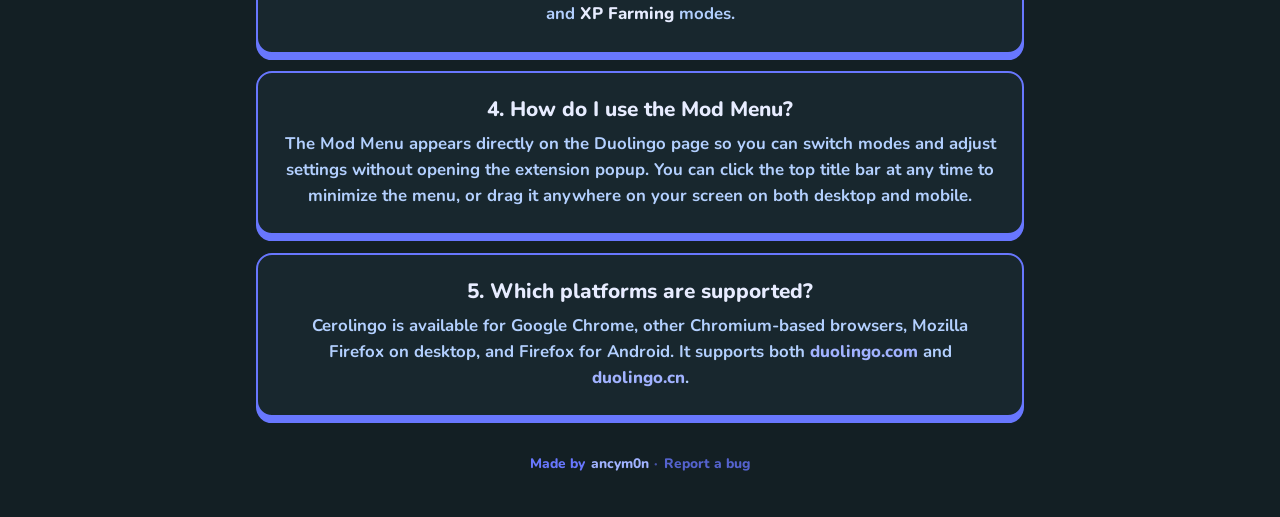
==== commit c2fff373: "[✨] Add Discord Open Graph embed metadata" ====
--- a/index.html
+++ b/index.html
@@ -31,6 +31,23 @@
       type="image/x-icon"
     />
     <title>Cerolingo</title>
+    <meta
+      name="description"
+      content="Duolingo utility extension with an auto-solver, XP farming, and in-page mod menu."
+    />
+    <meta name="theme-color" content="#6877fe" />
+    <meta property="og:type" content="website" />
+    <meta property="og:url" content="https://ancymon.dev/Cerolingo/" />
+    <meta property="og:title" content="Cerolingo" />
+    <meta
+      property="og:description"
+      content="Duolingo utility extension with an auto-solver, XP farming, and in-page mod menu."
+    />
+    <meta
+      property="og:image"
+      content="https://ancymon.dev/Cerolingo/src/img/cerolingo-logo.png"
+    />
+    <meta name="twitter:card" content="summary" />
   </head>
   <body>
     <div id="loader" role="status" aria-live="polite">
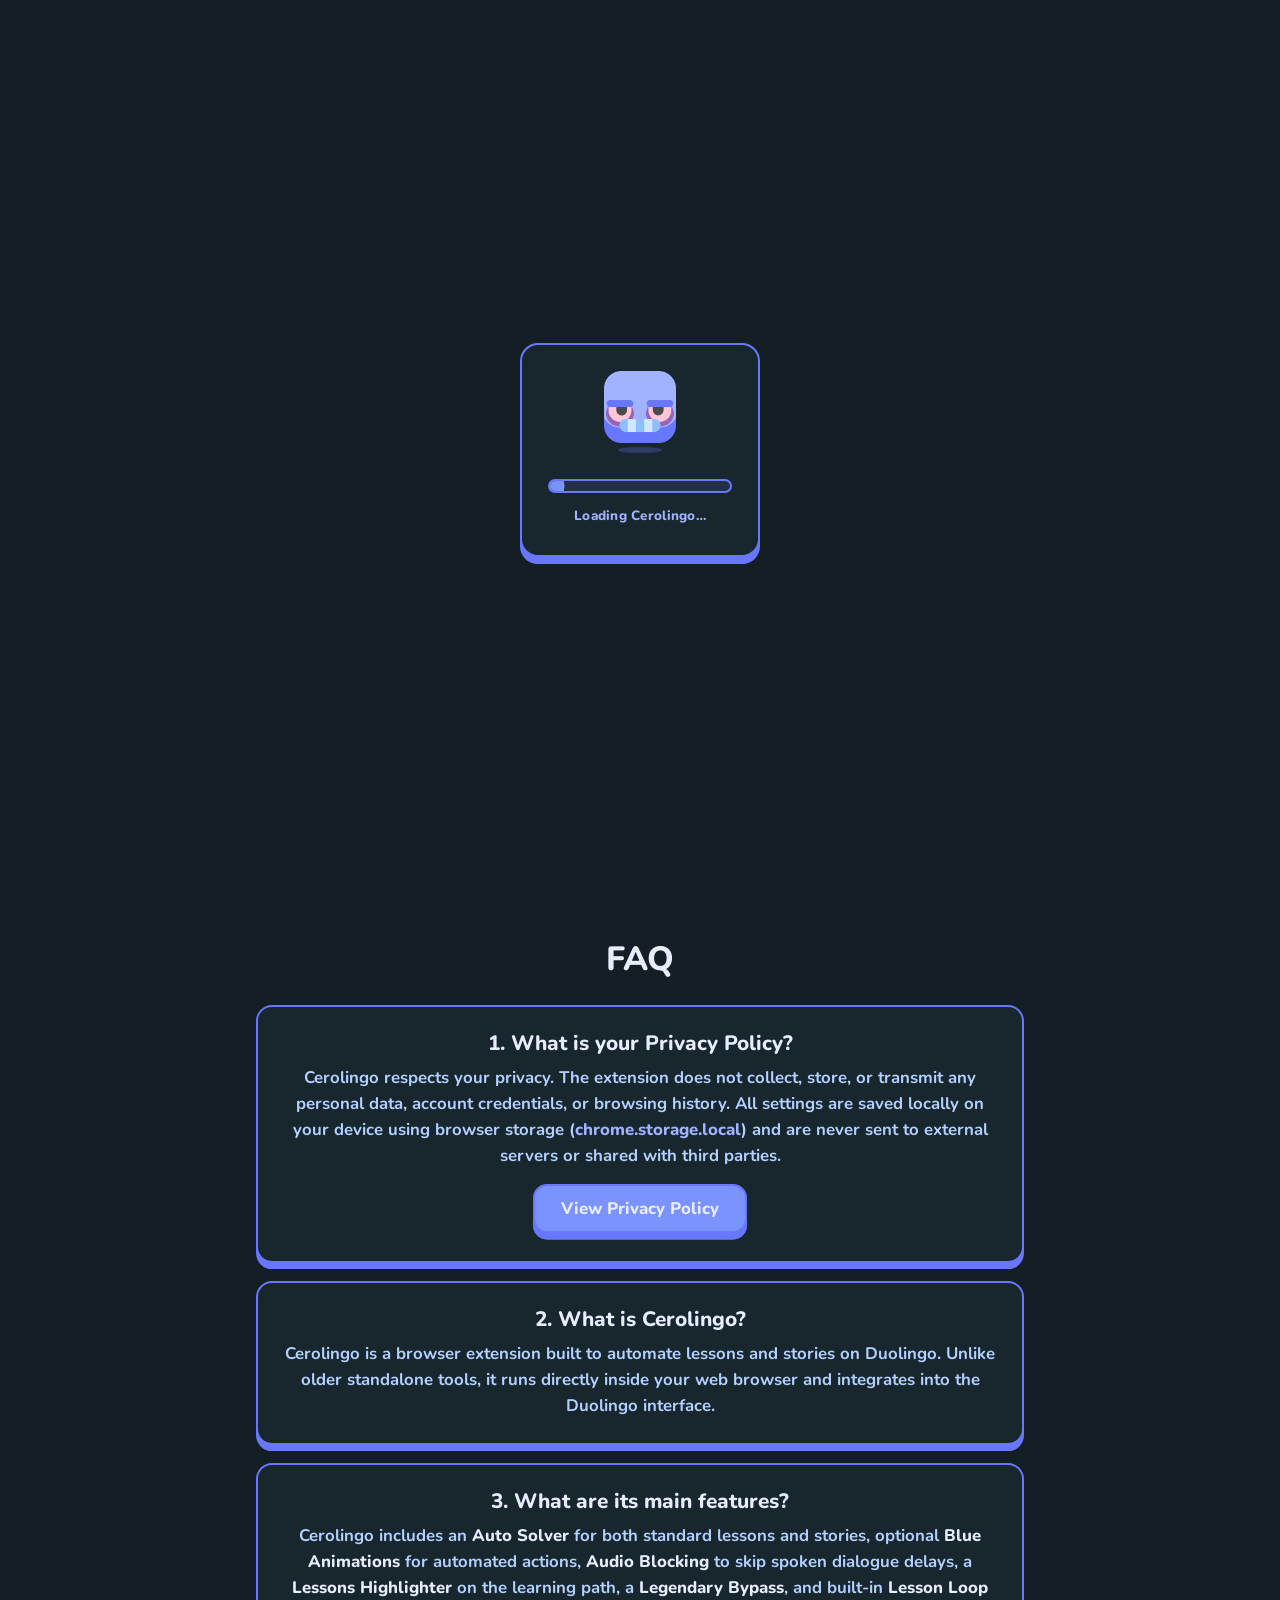
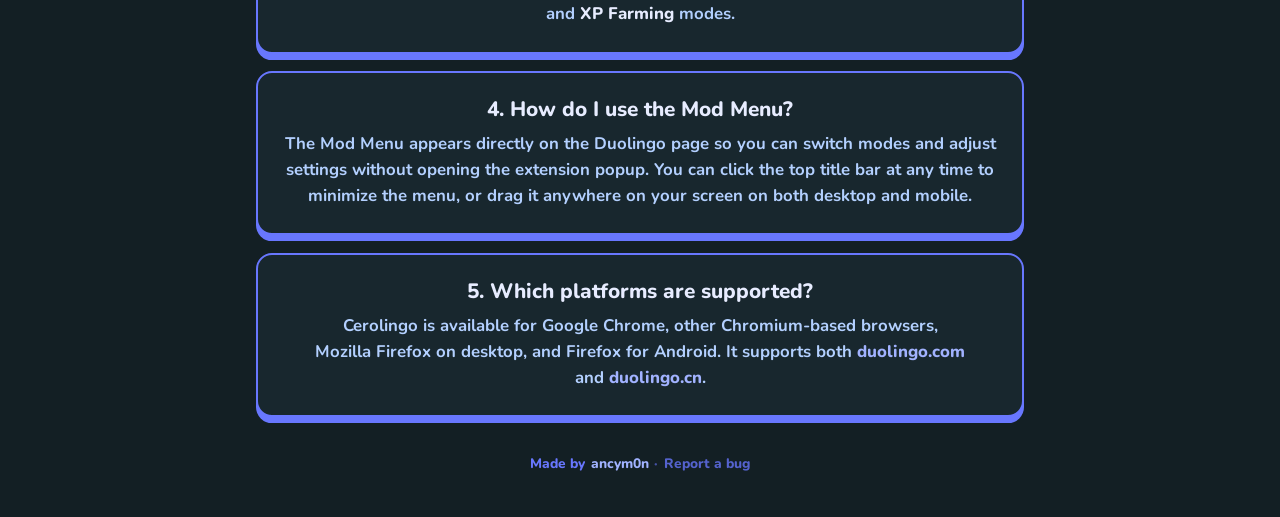
==== commit 054ff7b1: "[📱] Improve responsive layout for small, tall and landscape phones" ====
--- a/index.html
+++ b/index.html
@@ -11,11 +11,11 @@
     />
     <link rel="preload" href="src/img/cerolingo-logo.png" as="image" />
     <link rel="stylesheet" href="src/css/main.css" />
-    <link rel="stylesheet" href="src/css/resize.css" />
     <link rel="stylesheet" href="src/css/content.css" />
     <link rel="stylesheet" href="src/css/banner.css" />
+    <link rel="stylesheet" href="src/css/faq.css" />
+    <link rel="stylesheet" href="src/css/resize.css" />
     <link rel="stylesheet" href="src/css/hover.css" />
-    <link rel="stylesheet" href="src/css/faq.css" />
     <script>
       document.documentElement.classList.add("is-booting");
       // Failsafe: never keep the loader up if main.js fails to load
--- a/src/css/main.css
+++ b/src/css/main.css
@@ -28,6 +28,7 @@
 
 html {
   scroll-behavior: smooth;
+  overflow-x: clip;
 }
 
 @media (prefers-reduced-motion: reduce) {
@@ -43,6 +44,7 @@
   align-items: center;
   gap: 1.75rem;
   padding: 2rem 1rem 2.75rem;
+  overflow-x: clip;
 }
 
 body:has(#hero) {
@@ -84,6 +86,11 @@
 }
 
 h1,
+h2 {
+  text-wrap: balance;
+}
+
+h1,
 h2,
 a {
   font-weight: 800;
@@ -94,6 +101,7 @@
   color: var(--light-main-color);
   font-weight: 700;
   line-height: 1.55;
+  text-wrap: pretty;
 }
 
 strong {
@@ -113,6 +121,7 @@
   align-items: center;
   justify-content: center;
   text-decoration: none;
+  -webkit-tap-highlight-color: transparent;
   background-color: var(--background-color);
   border: 2px solid var(--dark-main-color);
   border-radius: 14px;
--- a/src/css/resize.css
+++ b/src/css/resize.css
@@ -13,33 +13,254 @@
 }
 
 @media (max-width: 600px) {
+  body {
+    padding: 1.5rem clamp(0.75rem, 3.8vw, 1.15rem) 2.25rem;
+    gap: 1.4rem;
+  }
+
+  body:has(#hero) {
+    padding-top: 0;
+  }
+
+  #hero {
+    padding: clamp(1rem, 3vh, 1.85rem) 0 clamp(0.95rem, 2.4vh, 1.45rem);
+    gap: clamp(0.8rem, 2vh, 1.35rem);
+  }
+
+  .hero-main {
+    gap: clamp(0.85rem, 2.2vh, 1.35rem);
+  }
+
+  #banner {
+    width: min(94%, 23rem);
+    padding: 0.15rem 0 0.9rem;
+  }
+
+  #version {
+    font-size: clamp(0.78rem, 3.2vw, 0.86rem);
+  }
+
+  #content,
+  #faq,
+  #privacy {
+    width: 100%;
+  }
+
+  #content {
+    padding: clamp(1.2rem, 2.8vh, 1.7rem) clamp(0.95rem, 4vw, 1.35rem)
+      clamp(1.35rem, 3vh, 1.85rem);
+    gap: clamp(0.78rem, 1.9vh, 1.05rem);
+    border-radius: 16px;
+  }
+
   h1 {
-    font-size: 1.75rem;
+    font-size: clamp(1.52rem, 6vw, 1.9rem);
   }
 
   h2 {
-    font-size: 1.15rem;
+    font-size: clamp(1.06rem, 4.4vw, 1.2rem);
   }
 
   p,
   a,
   li {
-    font-size: 0.96rem;
+    font-size: clamp(0.92rem, 3.8vw, 1rem);
+  }
+
+  #stats {
+    padding: 0.35rem 0.3rem;
+    gap: 0.28rem 0;
+  }
+
+  .stat-item {
+    font-size: clamp(0.74rem, 3.3vw, 0.83rem);
+    padding: 0 clamp(0.36rem, 1.8vw, 0.58rem);
+    line-height: 1.2rem;
+  }
+
+  .stat-skeleton {
+    width: calc(var(--w, 6rem) * 0.8);
+    height: 0.78rem;
+    margin: 0.18rem clamp(0.36rem, 1.8vw, 0.55rem);
+  }
+
+  .stat-skeleton + .stat-skeleton::before {
+    left: calc(clamp(0.36rem, 1.8vw, 0.55rem) * -1 - 1px);
   }
 
   #content > div:not(#stats) {
     flex-direction: column;
     align-items: stretch;
-  }
-
-  #content a {
+    gap: clamp(0.5rem, 1.4vh, 0.65rem);
+  }
+
+  #content a:not(.stat-item) {
     width: 100%;
     margin: 0;
+    padding: clamp(0.58rem, 1.7vh, 0.74rem) 1.2rem;
+  }
+
+  #scroll-cue {
+    padding: clamp(0.42rem, 1.2vh, 0.5rem) clamp(1.05rem, 3.5vw, 1.25rem);
+    font-size: clamp(0.84rem, 3.4vw, 0.92rem);
   }
 
   #faq > div,
   #privacy > div {
-    padding: 1.15rem 1.1rem 1.3rem;
+    padding: clamp(1.1rem, 3.5vw, 1.35rem) clamp(1rem, 4.2vw, 1.4rem)
+      clamp(1.2rem, 3.8vw, 1.5rem);
+    border-radius: 15px;
+  }
+
+  a[href="privacy"],
+  #back-home {
+    width: 100%;
+    max-width: 15.5rem;
+  }
+}
+
+/* Generous, balanced proportions on tall/large phones (e.g. 390x844, 412x915, 430x932) */
+@media (max-width: 600px) and (min-height: 760px) {
+  #hero {
+    padding: 2rem 0 1.65rem;
+    gap: 1.5rem;
+  }
+
+  .hero-main {
+    gap: 1.65rem;
+  }
+
+  #banner {
+    width: min(96%, 24.5rem);
+    padding: 0.2rem 0 1.05rem;
+  }
+
+  #version {
+    font-size: 0.86rem;
+  }
+
+  #content {
+    padding: 1.8rem 1.3rem 2rem;
+    gap: 1.1rem;
+    border-radius: 18px;
+  }
+
+  h1 {
+    font-size: clamp(1.78rem, 6.5vw, 2.02rem);
+  }
+
+  #stats {
+    padding: 0.42rem 0.38rem;
+    gap: 0.32rem 0;
+  }
+
+  .stat-item {
+    font-size: clamp(0.78rem, 3.4vw, 0.85rem);
+    padding: 0 clamp(0.42rem, 2vw, 0.62rem);
+    line-height: 1.25rem;
+  }
+
+  #content > div:not(#stats) {
+    gap: 0.72rem;
+  }
+
+  #content a:not(.stat-item) {
+    padding: 0.78rem 1.4rem;
+    font-size: 1.02rem;
+    border-radius: 14px;
+  }
+
+  #scroll-cue {
+    padding: 0.52rem 1.35rem;
+    font-size: 0.94rem;
+  }
+}
+
+/* Extra-compact vertical layout for small/short phones (e.g. iPhone SE 320x568) */
+@media (max-width: 600px) and (max-height: 650px), (max-width: 350px) {
+  #hero {
+    padding: 0.75rem 0 0.75rem;
+    gap: 0.65rem;
+  }
+
+  .hero-main {
+    gap: 0.65rem;
+  }
+
+  #banner {
+    width: min(85%, 16.5rem);
+    padding: 0.05rem 0 0.7rem;
+  }
+
+  #content {
+    padding: 1rem 0.85rem 1.15rem;
+    gap: 0.65rem;
+  }
+
+  h1 {
+    font-size: 1.42rem;
+  }
+
+  #stats {
+    padding: 0.28rem 0.25rem;
+    gap: 0.2rem 0;
+  }
+
+  .stat-item {
+    font-size: 0.72rem;
+    line-height: 1.1rem;
+  }
+
+  #content > div:not(#stats) {
+    gap: 0.45rem;
+  }
+
+  #content a:not(.stat-item) {
+    padding: 0.5rem 1rem;
+    font-size: 0.9rem;
+    border-radius: 12px;
+    box-shadow: 0 0.32rem 0 0 var(--dark-main-color);
+  }
+
+  #scroll-cue {
+    padding: 0.36rem 0.95rem;
+    font-size: 0.8rem;
+    box-shadow: 0 0.28rem 0 0 var(--dark-main-color);
+  }
+}
+
+/* Landscape phones */
+@media (max-height: 520px) and (orientation: landscape) {
+  #hero {
+    padding: 0.75rem 0;
+    gap: 0.65rem;
+  }
+
+  .hero-main {
+    gap: 0.65rem;
+  }
+
+  #banner {
+    width: min(60%, 15rem);
+    padding: 0 0 0.65rem;
+  }
+
+  #content {
+    padding: 0.9rem 1.1rem 1.05rem;
+    gap: 0.6rem;
+  }
+
+  #content > div:not(#stats) {
+    flex-direction: row;
+    flex-wrap: wrap;
+    gap: 0.5rem;
+  }
+
+  #content a:not(.stat-item) {
+    width: auto;
+    flex: 1 1 9rem;
+    padding: 0.5rem 0.9rem;
+    font-size: 0.88rem;
   }
 }
 
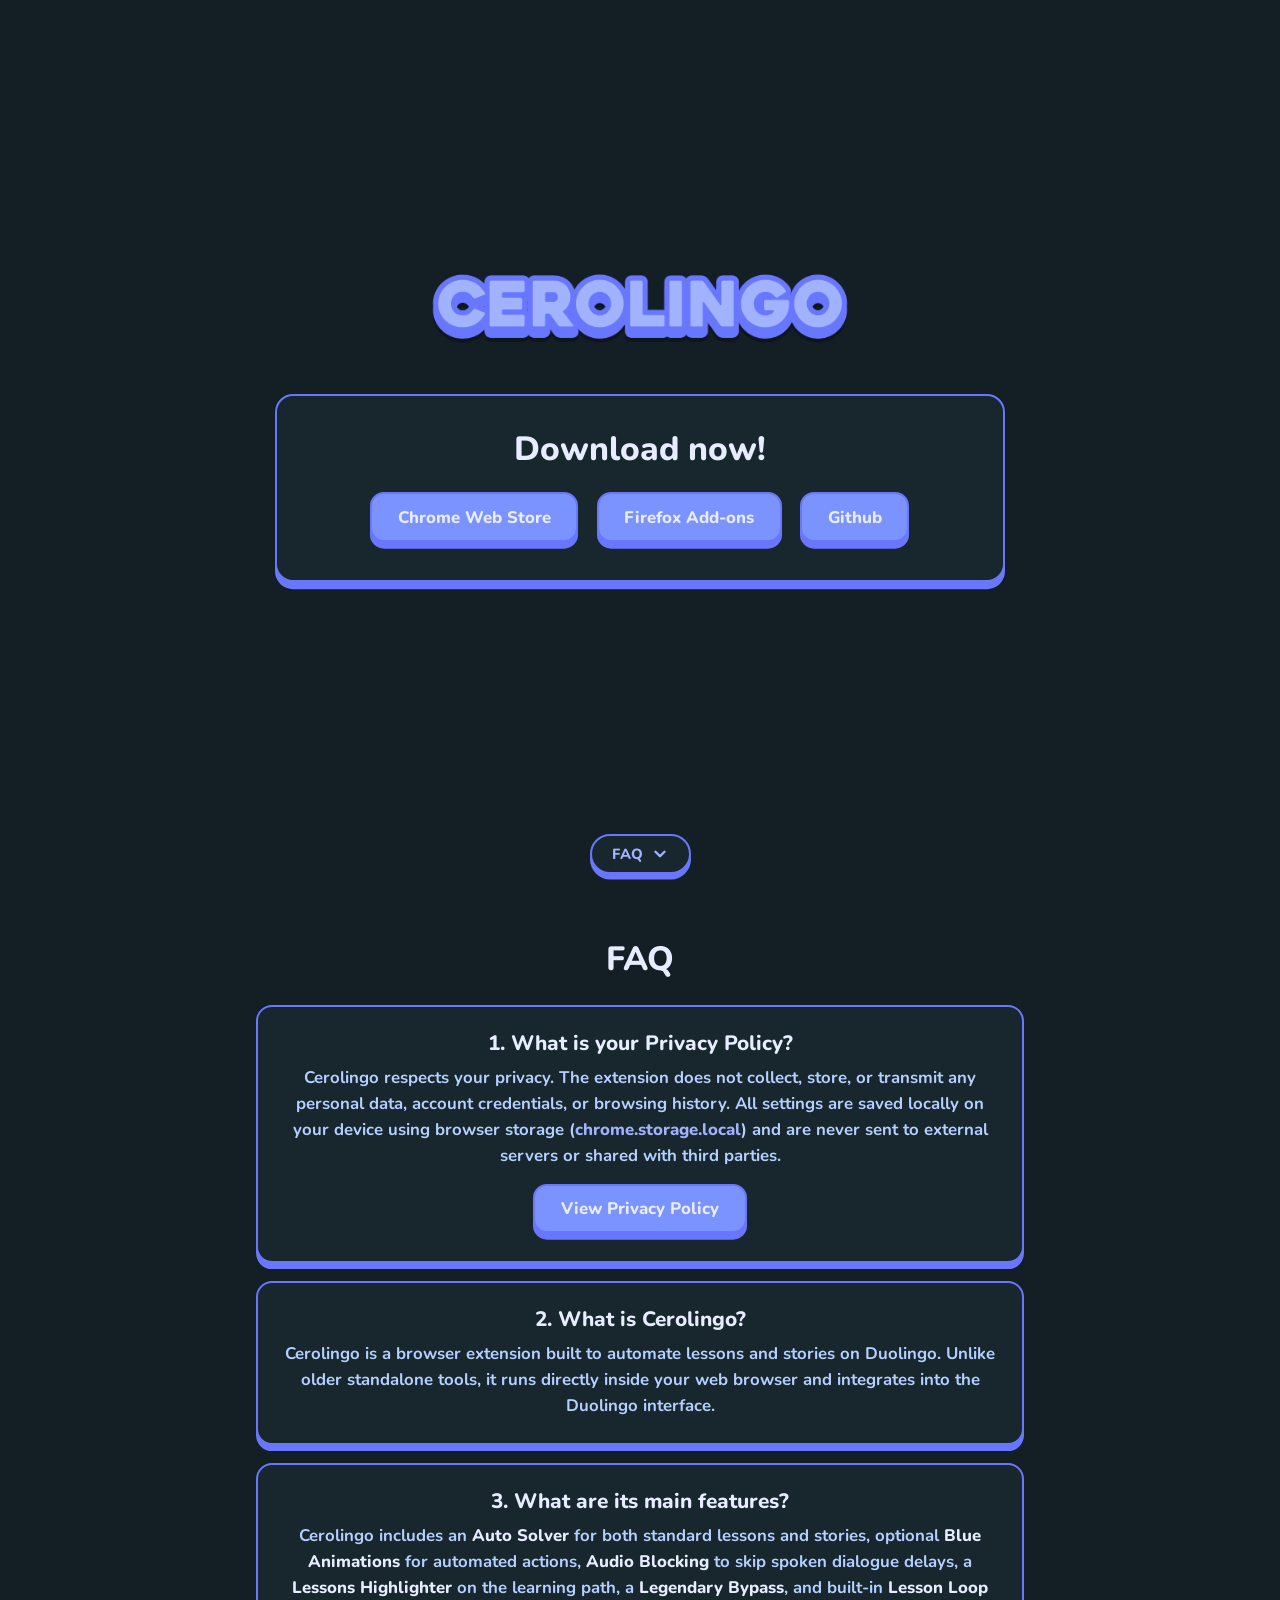
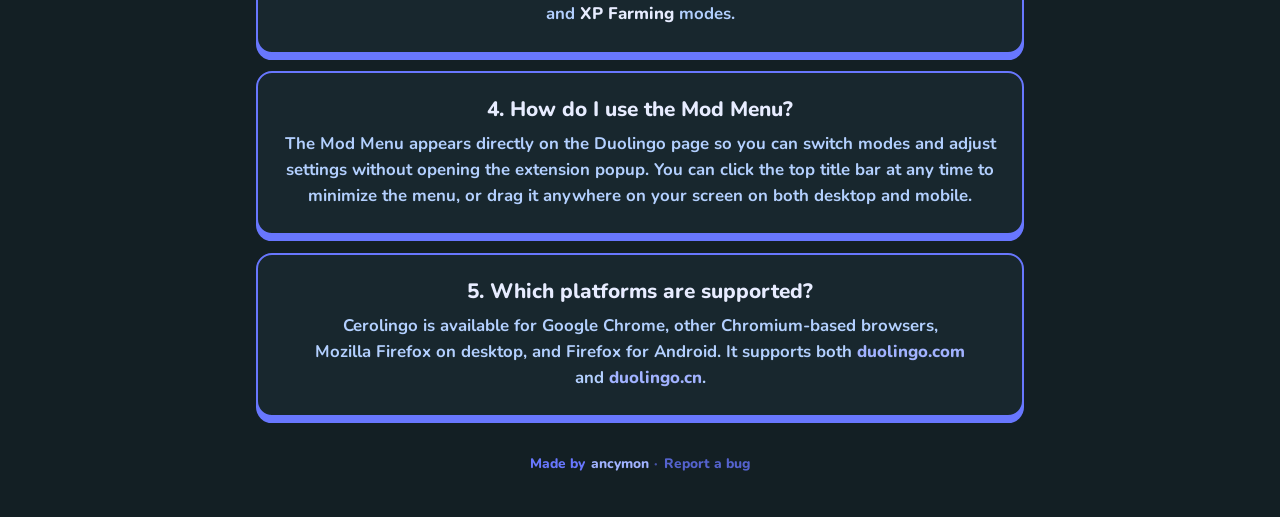
==== commit ca565601: "[📝] Update author credit to ancymon" ====
--- a/index.html
+++ b/index.html
@@ -216,7 +216,7 @@
     <footer id="credit">
       Made by
       <a href="https://github.com/ancym0n" target="_blank" rel="noopener"
-        >ancym0n</a
+        >ancymon</a
       >
       <span class="credit-sep">·</span>
       <a
--- a/src/css/content.css
+++ b/src/css/content.css
@@ -126,6 +126,10 @@
   border-left: 1.5px solid rgba(104, 119, 254, 0.4);
 }
 
+.stat-skeleton.is-row-start::before {
+  display: none !important;
+}
+
 @keyframes statShimmer {
   0% {
     background-position: 100% 0;
@@ -182,6 +186,10 @@
   border-left: 1.5px solid rgba(104, 119, 254, 0.4);
 }
 
+.stat-item.is-row-start {
+  border-left: none !important;
+}
+
 #content > div:not(#stats) {
   display: flex;
   flex-wrap: wrap;
--- a/src/css/banner.css
+++ b/src/css/banner.css
@@ -25,9 +25,7 @@
   width: 100%;
   max-width: 27rem;
   display: block;
-  filter:
-    drop-shadow(0 0.35rem 0 rgba(10, 16, 20, 0.55))
-    drop-shadow(0 0.5rem 1.6rem rgba(104, 119, 254, 0.28));
+  filter: drop-shadow(0 0.3rem 0 rgba(9, 15, 19, 0.55));
 }
 
 #version {
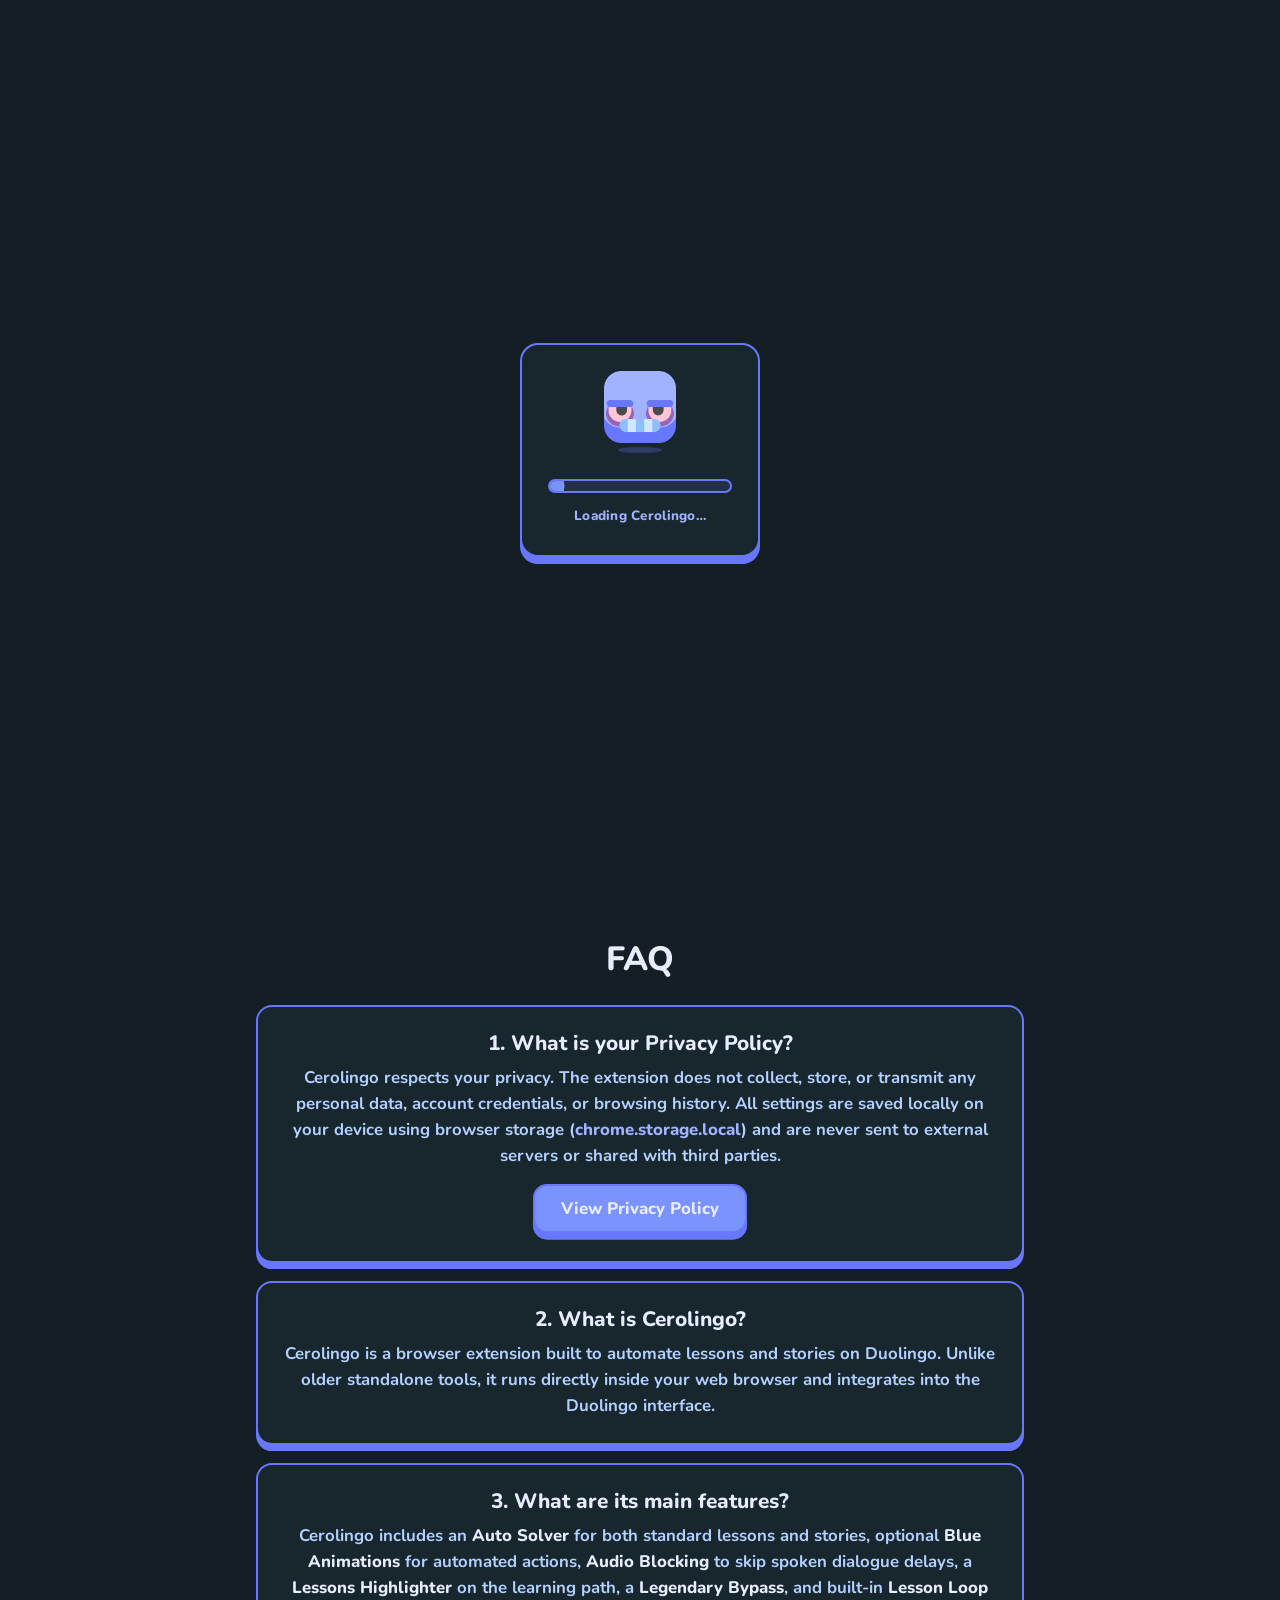
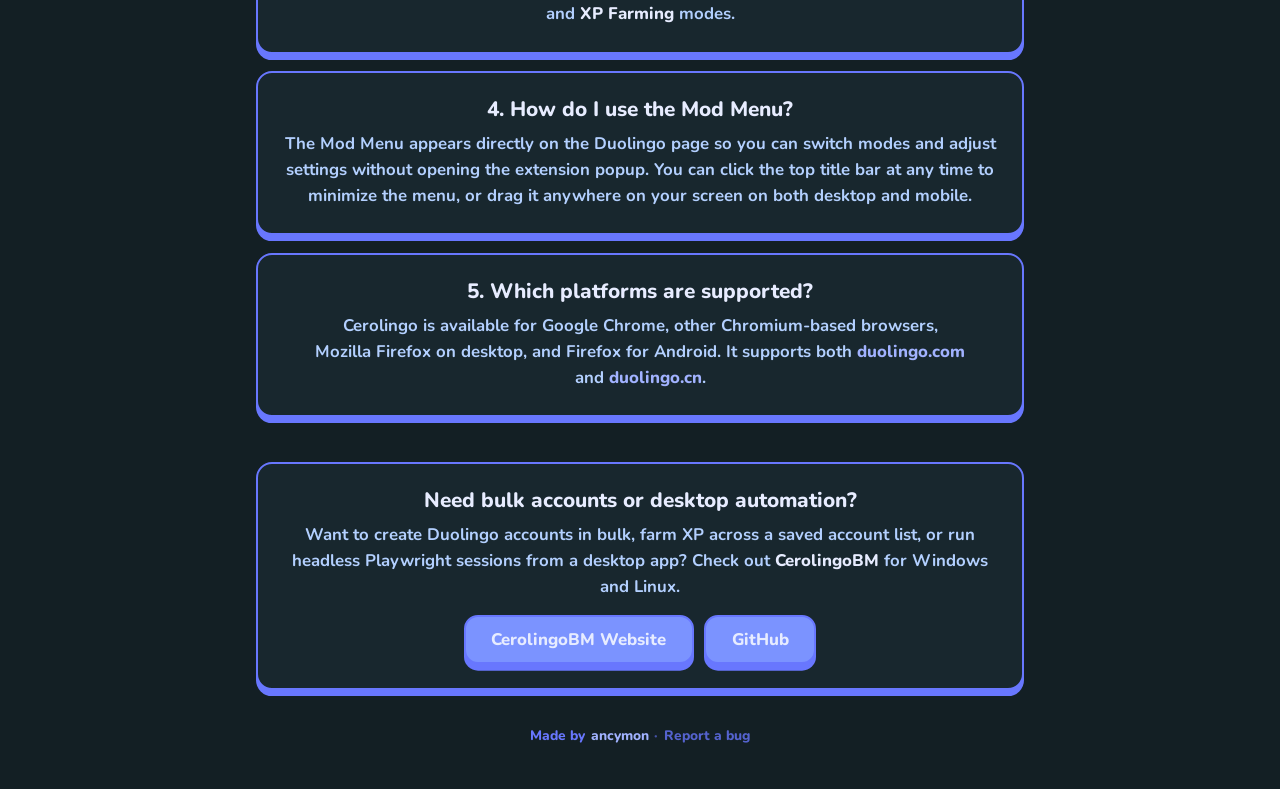
==== commit f35ebed4: "[✨] Add CerolingoBM cross-promo card and README section" ====
--- a/index.html
+++ b/index.html
@@ -213,6 +213,31 @@
       </div>
     </section>
 
+    <section id="promo">
+      <div>
+        <h2>Need bulk accounts or desktop automation?</h2>
+        <p>
+          Want to create Duolingo accounts in bulk, farm XP across a saved
+          account list, or run headless Playwright sessions from a desktop app?
+          Check out <strong>CerolingoBM</strong> for Windows and Linux.
+        </p>
+        <div class="promo-links">
+          <a
+            href="https://ancymon.dev/Cerolingo-Bot-Manager/"
+            target="_blank"
+            rel="noopener"
+            >CerolingoBM Website</a
+          >
+          <a
+            href="https://github.com/ancym0n/Cerolingo-Bot-Manager"
+            target="_blank"
+            rel="noopener"
+            >GitHub</a
+          >
+        </div>
+      </div>
+    </section>
+
     <footer id="credit">
       Made by
       <a href="https://github.com/ancym0n" target="_blank" rel="noopener"
--- a/src/css/faq.css
+++ b/src/css/faq.css
@@ -1,4 +1,5 @@
-#faq {
+#faq,
+#promo {
   width: 95%;
   display: grid;
   justify-items: center;
@@ -15,12 +16,14 @@
   animation: cerolingoLoadIn 0.45s var(--spring-ease) 0.18s forwards;
 }
 
-#faq h2 {
+#faq h2,
+#promo h2 {
   margin-bottom: 0.55rem;
   color: var(--title-color);
 }
 
-#faq > div {
+#faq > div,
+#promo > div {
   width: 100%;
   background-color: var(--panel-bg);
   border: 2px solid var(--dark-main-color);
@@ -55,8 +58,25 @@
   animation-delay: 0.46s;
 }
 
+#promo > div {
+  animation-delay: 0.5s;
+}
+
 a[href="privacy"] {
   display: inline-flex;
   max-width: 16rem;
   margin-top: 0.9rem;
 }
+
+.promo-links {
+  display: flex;
+  flex-wrap: wrap;
+  justify-content: center;
+  gap: 0.65rem;
+  margin-top: 0.9rem;
+  width: 100%;
+}
+
+.promo-links a {
+  margin: 0;
+}
--- a/src/css/resize.css
+++ b/src/css/resize.css
@@ -42,6 +42,7 @@
 
   #content,
   #faq,
+  #promo,
   #privacy {
     width: 100%;
   }
@@ -106,6 +107,7 @@
   }
 
   #faq > div,
+  #promo > div,
   #privacy > div {
     padding: clamp(1.1rem, 3.5vw, 1.35rem) clamp(1rem, 4.2vw, 1.4rem)
       clamp(1.2rem, 3.8vw, 1.5rem);
@@ -113,9 +115,16 @@
   }
 
   a[href="privacy"],
+  .promo-links a,
   #back-home {
     width: 100%;
     max-width: 15.5rem;
+  }
+
+  .promo-links {
+    flex-direction: column;
+    align-items: center;
+    gap: clamp(0.5rem, 1.4vh, 0.65rem);
   }
 }
 
--- a/src/css/hover.css
+++ b/src/css/hover.css
@@ -59,6 +59,7 @@
 }
 
 #faq > div:hover,
+#promo > div:hover,
 #privacy > div:hover {
   transform: translateY(-2px);
   box-shadow: 0 calc(0.38rem + 2px) 0 0 var(--dark-main-color);
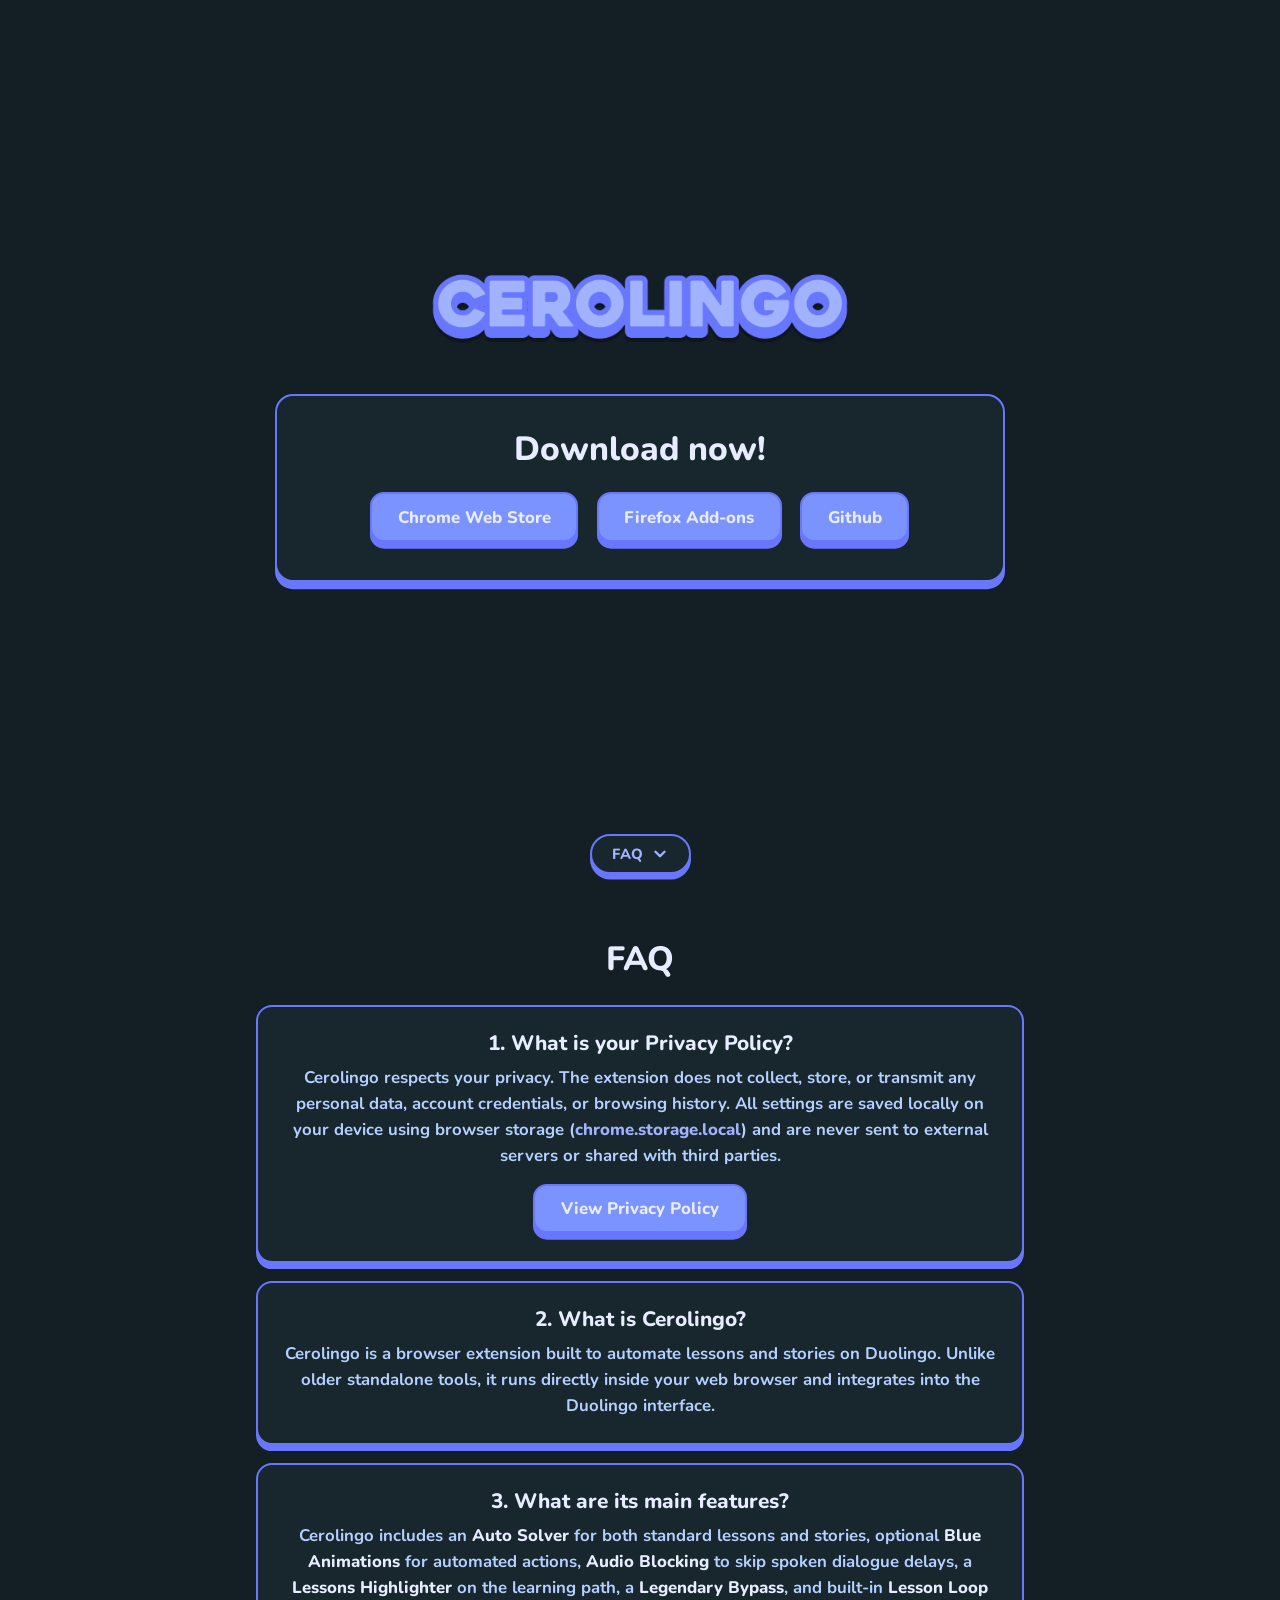
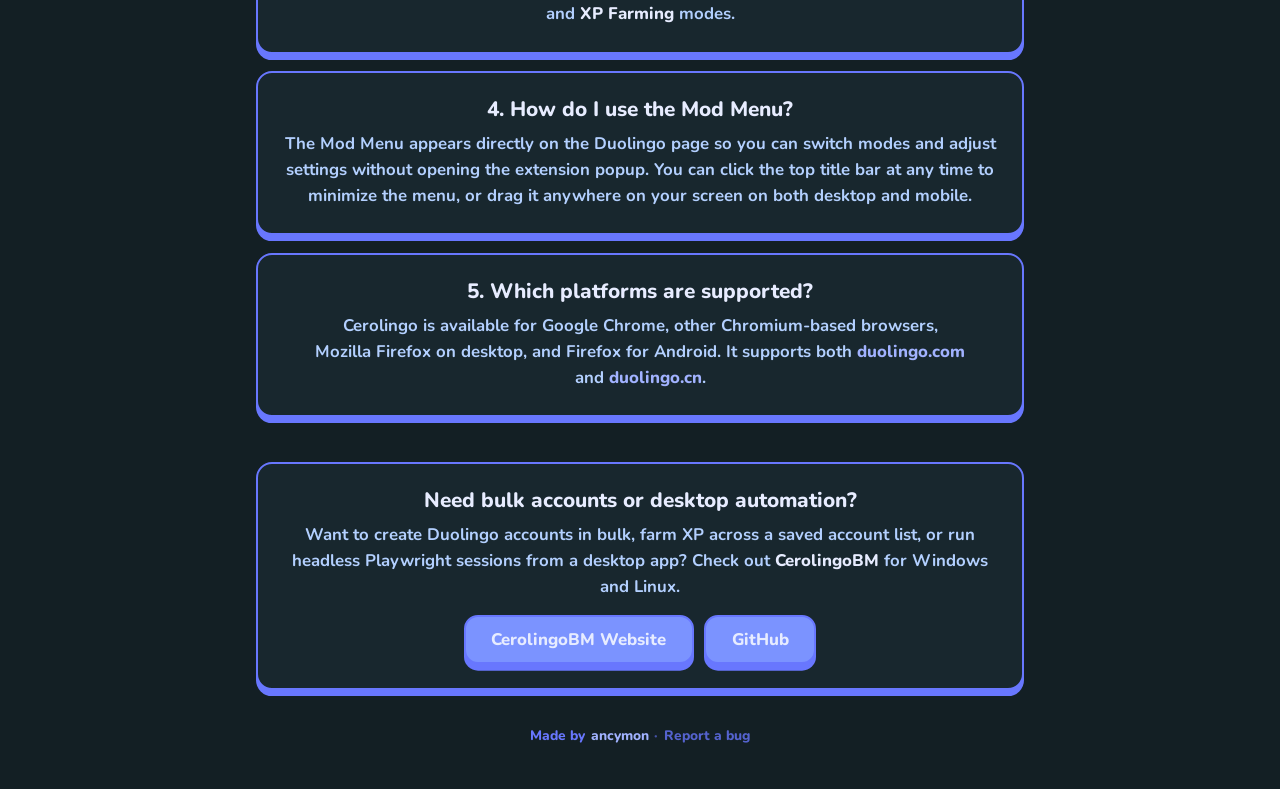
==== commit ad8bd115: "[🎨] Redesign website, add FAQ/docs and update CerolingoBM links" ====
--- a/index.html
+++ b/index.html
@@ -223,13 +223,13 @@
         </p>
         <div class="promo-links">
           <a
-            href="https://ancymon.dev/Cerolingo-Bot-Manager/"
+            href="https://ancymon.dev/CerolingoBM/"
             target="_blank"
             rel="noopener"
             >CerolingoBM Website</a
           >
           <a
-            href="https://github.com/ancym0n/Cerolingo-Bot-Manager"
+            href="https://github.com/ancym0n/CerolingoBM"
             target="_blank"
             rel="noopener"
             >GitHub</a
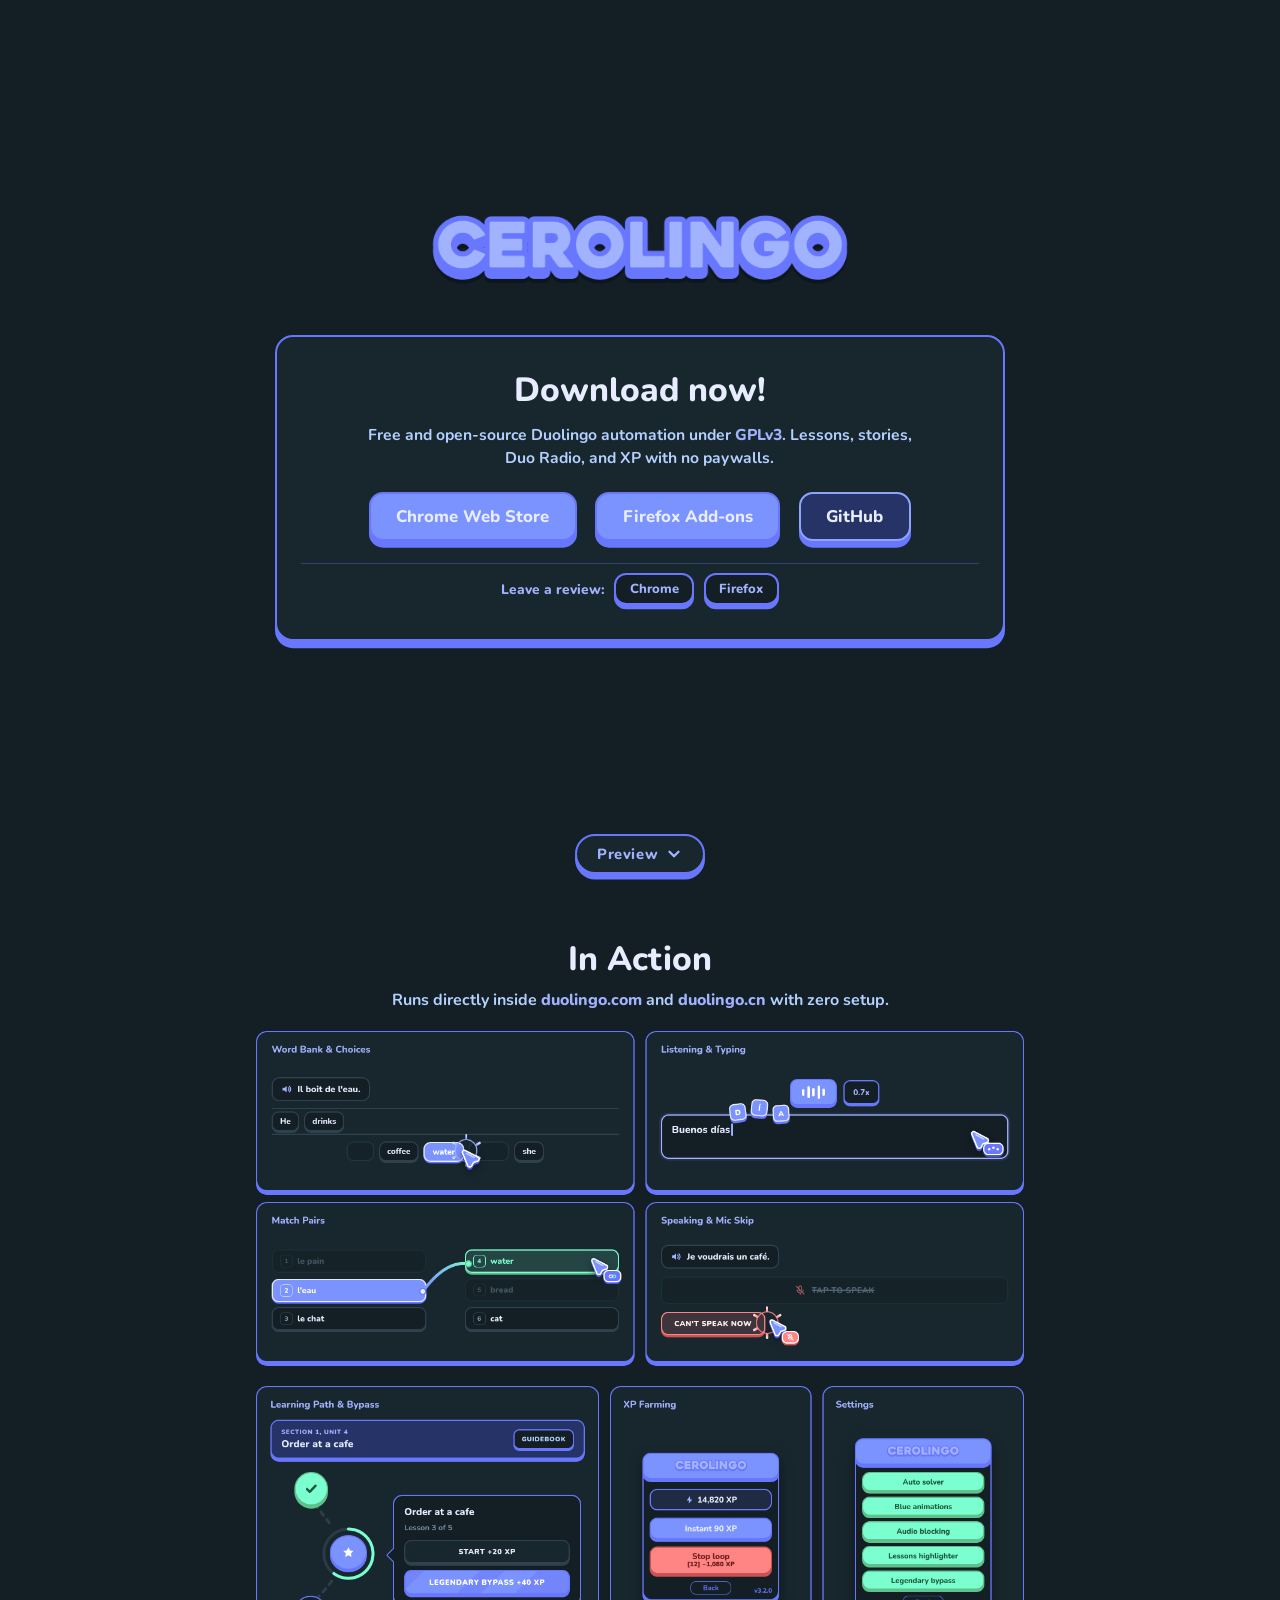
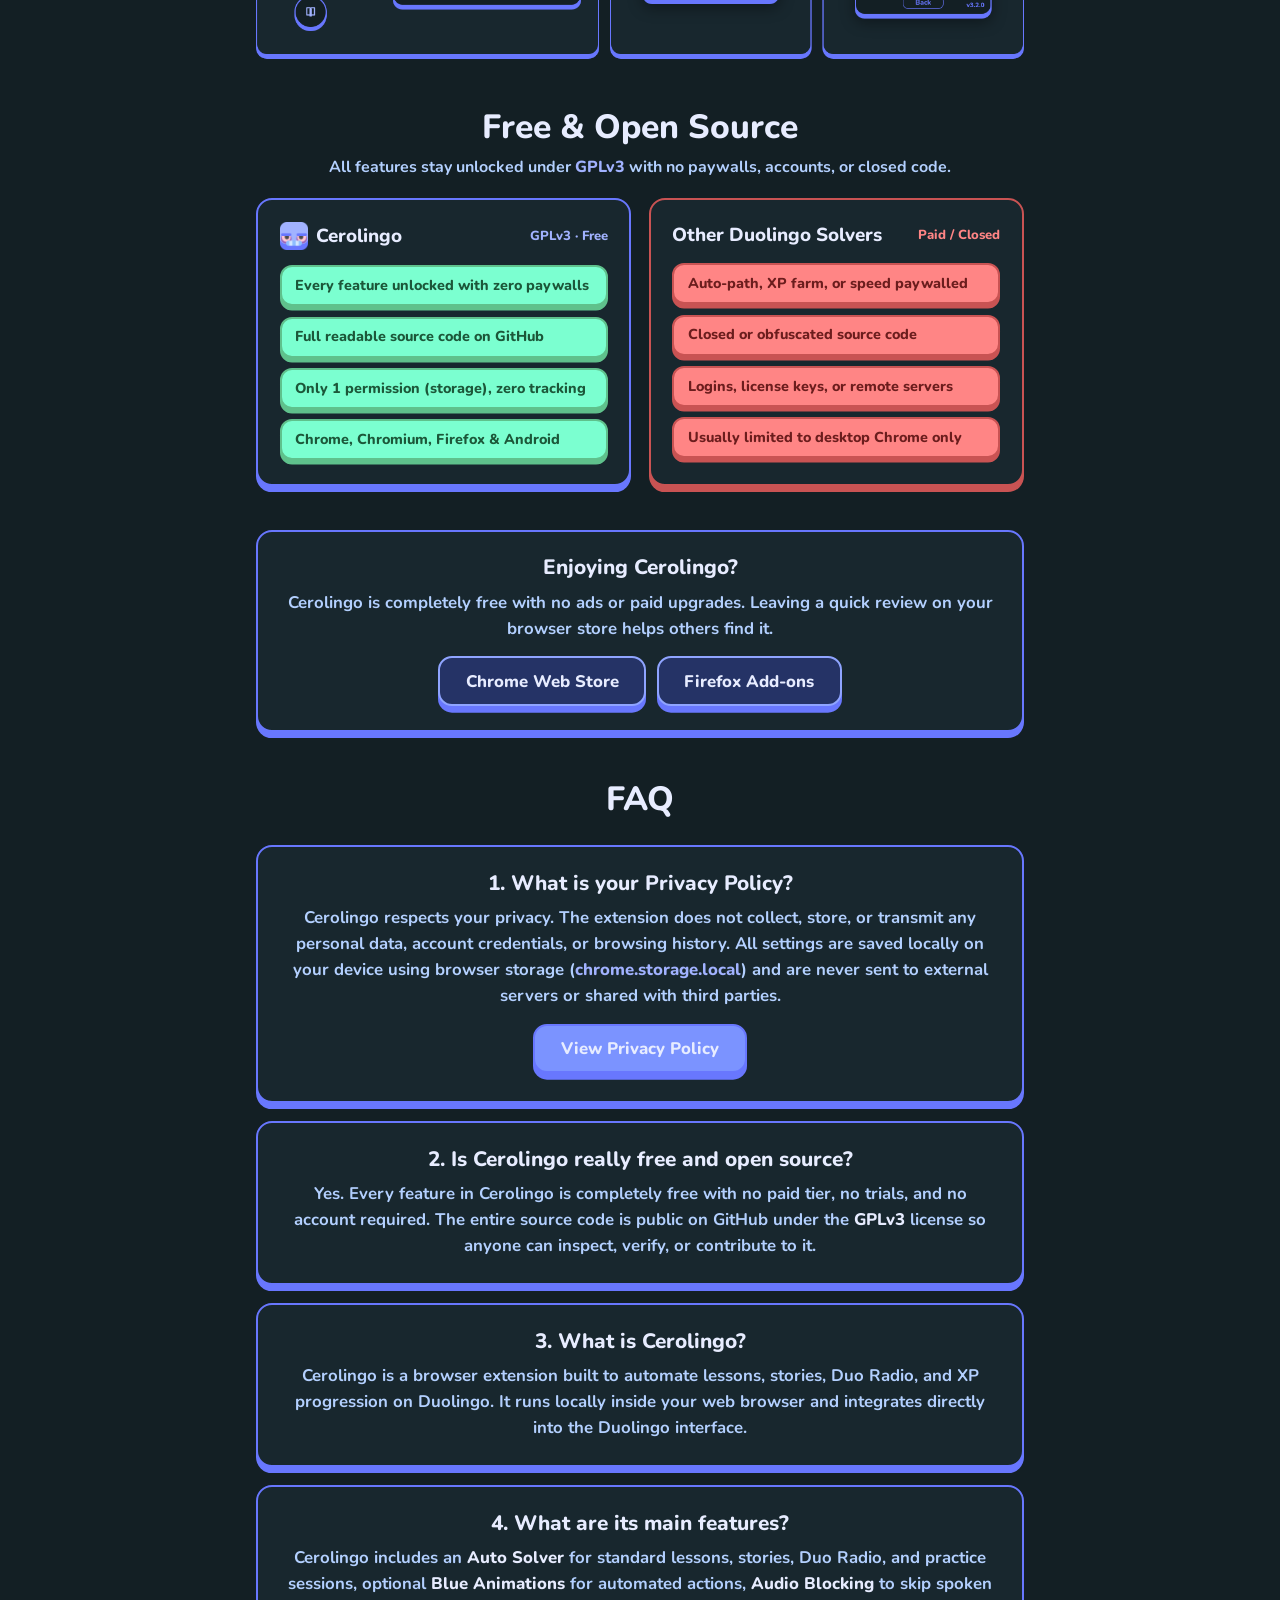
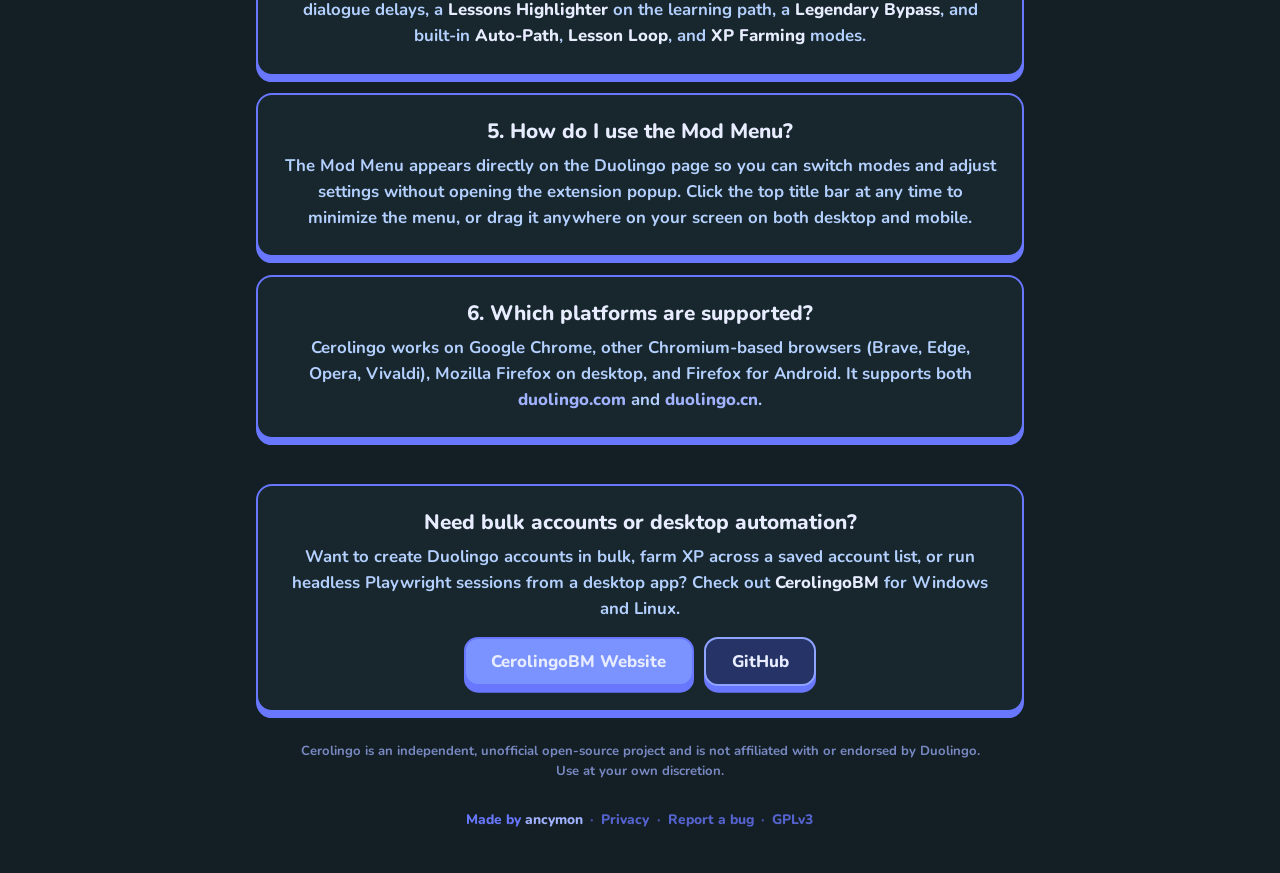
==== commit 9394ccf8: "[🎨] Add preview showcase, open-source section, and review links" ====
--- a/index.html
+++ b/index.html
@@ -7,12 +7,13 @@
     <link rel="preconnect" href="https://fonts.gstatic.com" crossorigin />
     <link
       rel="stylesheet"
-      href="https://fonts.googleapis.com/css2?family=Nunito:wght@600;700;800&display=swap"
+      href="https://fonts.googleapis.com/css2?family=Nunito:wght@600;700;800;900&display=swap"
     />
     <link rel="preload" href="src/img/cerolingo-logo.png" as="image" />
     <link rel="stylesheet" href="src/css/main.css" />
     <link rel="stylesheet" href="src/css/content.css" />
     <link rel="stylesheet" href="src/css/banner.css" />
+    <link rel="stylesheet" href="src/css/sections.css" />
     <link rel="stylesheet" href="src/css/faq.css" />
     <link rel="stylesheet" href="src/css/resize.css" />
     <link rel="stylesheet" href="src/css/hover.css" />
@@ -30,24 +31,27 @@
       href="src/img/cerolingo-logo.png"
       type="image/x-icon"
     />
-    <title>Cerolingo</title>
+    <title>Cerolingo - Free, Open-Source Duolingo Automation Extension</title>
     <meta
       name="description"
-      content="Duolingo utility extension with an auto-solver, XP farming, and in-page mod menu."
+      content="Free, open-source Duolingo automation extension with an auto-solver, Auto-Path, XP farming, and in-page mod menu. Zero paywalls and zero tracking."
     />
     <meta name="theme-color" content="#6877fe" />
     <meta property="og:type" content="website" />
     <meta property="og:url" content="https://ancymon.dev/Cerolingo/" />
-    <meta property="og:title" content="Cerolingo" />
+    <meta
+      property="og:title"
+      content="Cerolingo - Free, Open-Source Duolingo Automation"
+    />
     <meta
       property="og:description"
-      content="Duolingo utility extension with an auto-solver, XP farming, and in-page mod menu."
+      content="Automate Duolingo lessons, stories, Duo Radio, and XP directly in your browser. 100% free forever under GPLv3 with zero paywalls."
     />
     <meta
       property="og:image"
-      content="https://ancymon.dev/Cerolingo/src/img/cerolingo-logo.png"
-    />
-    <meta name="twitter:card" content="summary" />
+      content="https://ancymon.dev/Cerolingo/src/img/banner.png"
+    />
+    <meta name="twitter:card" content="summary_large_image" />
   </head>
   <body>
     <div id="loader" role="status" aria-live="polite">
@@ -76,6 +80,10 @@
 
         <section id="content">
           <h1>Download now!</h1>
+          <p class="hero-subtitle">
+            Free and open-source Duolingo automation under <i>GPLv3</i>.
+            Lessons, stories, Duo Radio, and XP with no paywalls.
+          </p>
           <div id="stats" class="is-loading" aria-busy="true">
             <div class="stat-skeletons" aria-hidden="true">
               <span class="stat-skeleton" style="--w: 6.2rem"></span>
@@ -111,7 +119,7 @@
               hidden
             ></a>
           </div>
-          <div>
+          <div class="download-links">
             <a
               href="https://chromewebstore.google.com/detail/cerolingo/apgkphplddmjkoogmoijendkdjaaeiii"
               target="_blank"
@@ -128,15 +136,33 @@
               href="https://github.com/ancym0n/Cerolingo"
               target="_blank"
               rel="noopener"
-              >Github</a
+              class="btn-secondary"
+              >GitHub</a
+            >
+          </div>
+          <div class="hero-review-strip">
+            <span class="hero-review-text">Leave a review:</span>
+            <a
+              href="https://chromewebstore.google.com/detail/cerolingo/apgkphplddmjkoogmoijendkdjaaeiii/reviews"
+              target="_blank"
+              rel="noopener"
+              class="review-chip"
+              >Chrome</a
+            >
+            <a
+              href="https://addons.mozilla.org/firefox/addon/cerolingo/reviews/"
+              target="_blank"
+              rel="noopener"
+              class="review-chip"
+              >Firefox</a
             >
           </div>
         </section>
       </div>
 
       <div id="scroll-cue-wrap">
-        <a href="#faq" id="scroll-cue" aria-label="Scroll down to FAQ">
-          <span>FAQ</span>
+        <a href="#features" id="scroll-cue" aria-label="Scroll down to Preview">
+          <span>Preview</span>
           <svg
             class="scroll-cue-arrow"
             viewBox="0 0 24 24"
@@ -157,6 +183,97 @@
       </div>
     </div>
 
+    <section id="features">
+      <div class="section-head">
+        <h1>In Action</h1>
+        <p class="section-sub">
+          Runs directly inside <i>duolingo.com</i> and <i>duolingo.cn</i> with
+          zero setup.
+        </p>
+      </div>
+
+      <div class="showcase-stack">
+        <figure class="showcase-frame">
+          <img
+            src="src/img/showcase-solver.png"
+            alt="Auto Solver and Blue Animations across word bank, typing, match pairs, and speaking exercises"
+          />
+        </figure>
+
+        <figure class="showcase-frame">
+          <img
+            src="src/img/showcase-menu.png"
+            alt="Lesson Loop, XP Farming, Lessons Highlighter, Legendary Bypass, and Settings controls"
+          />
+        </figure>
+      </div>
+    </section>
+
+    <section id="why">
+      <div class="section-head">
+        <h1>Free &amp; Open Source</h1>
+        <p class="section-sub">
+          All features stay unlocked under <i>GPLv3</i> with no paywalls,
+          accounts, or closed code.
+        </p>
+      </div>
+
+      <div class="compare-grid">
+        <div class="compare-card is-cerolingo">
+          <div class="compare-head">
+            <div class="compare-brand">
+              <img src="src/img/cerolingo-logo.png" alt="" />
+              <h2>Cerolingo</h2>
+            </div>
+            <span class="compare-note">GPLv3 &middot; Free</span>
+          </div>
+          <ul class="toggle-list">
+            <li class="is-on">Every feature unlocked with zero paywalls</li>
+            <li class="is-on">Full readable source code on GitHub</li>
+            <li class="is-on">Only 1 permission (storage), zero tracking</li>
+            <li class="is-on">Chrome, Chromium, Firefox &amp; Android</li>
+          </ul>
+        </div>
+
+        <div class="compare-card is-other">
+          <div class="compare-head">
+            <h2>Other Duolingo Solvers</h2>
+            <span class="compare-note is-red">Paid / Closed</span>
+          </div>
+          <ul class="toggle-list">
+            <li class="is-off">Auto-path, XP farm, or speed paywalled</li>
+            <li class="is-off">Closed or obfuscated source code</li>
+            <li class="is-off">Logins, license keys, or remote servers</li>
+            <li class="is-off">Usually limited to desktop Chrome only</li>
+          </ul>
+        </div>
+      </div>
+    </section>
+
+    <section id="review">
+      <div class="review-panel">
+        <h2>Enjoying Cerolingo?</h2>
+        <p>
+          Cerolingo is completely free with no ads or paid upgrades. Leaving a
+          quick review on your browser store helps others find it.
+        </p>
+        <div class="review-actions">
+          <a
+            href="https://chromewebstore.google.com/detail/cerolingo/apgkphplddmjkoogmoijendkdjaaeiii/reviews"
+            target="_blank"
+            rel="noopener"
+            >Chrome Web Store</a
+          >
+          <a
+            href="https://addons.mozilla.org/firefox/addon/cerolingo/reviews/"
+            target="_blank"
+            rel="noopener"
+            >Firefox Add-ons</a
+          >
+        </div>
+      </div>
+    </section>
+
     <section id="faq">
       <h1>FAQ</h1>
 
@@ -173,42 +290,55 @@
       </div>
 
       <div>
-        <h2>2. What is Cerolingo?</h2>
-        <p>
-          Cerolingo is a browser extension built to automate lessons and stories
-          on Duolingo. Unlike older standalone tools, it runs directly inside
-          your web browser and integrates into the Duolingo interface.
-        </p>
-      </div>
-
-      <div>
-        <h2>3. What are its main features?</h2>
-        <p>
-          Cerolingo includes an <strong>Auto Solver</strong> for both standard
-          lessons and stories, optional <strong>Blue Animations</strong> for
-          automated actions, <strong>Audio Blocking</strong> to skip spoken
-          dialogue delays, a <strong>Lessons Highlighter</strong> on the
-          learning path, a <strong>Legendary Bypass</strong>, and built-in
-          <strong>Lesson Loop</strong> and <strong>XP Farming</strong> modes.
-        </p>
-      </div>
-
-      <div>
-        <h2>4. How do I use the Mod Menu?</h2>
+        <h2>2. Is Cerolingo really free and open source?</h2>
+        <p>
+          Yes. Every feature in Cerolingo is completely free with no paid tier,
+          no trials, and no account required. The entire source code is public
+          on GitHub under the <strong>GPLv3</strong> license so anyone can
+          inspect, verify, or contribute to it.
+        </p>
+      </div>
+
+      <div>
+        <h2>3. What is Cerolingo?</h2>
+        <p>
+          Cerolingo is a browser extension built to automate lessons, stories,
+          Duo Radio, and XP progression on Duolingo. It runs locally inside your
+          web browser and integrates directly into the Duolingo interface.
+        </p>
+      </div>
+
+      <div>
+        <h2>4. What are its main features?</h2>
+        <p>
+          Cerolingo includes an <strong>Auto Solver</strong> for standard
+          lessons, stories, Duo Radio, and practice sessions, optional
+          <strong>Blue Animations</strong> for automated actions,
+          <strong>Audio Blocking</strong> to skip spoken dialogue delays, a
+          <strong>Lessons Highlighter</strong> on the learning path, a
+          <strong>Legendary Bypass</strong>, and built-in
+          <strong>Auto-Path</strong>, <strong>Lesson Loop</strong>, and
+          <strong>XP Farming</strong> modes.
+        </p>
+      </div>
+
+      <div>
+        <h2>5. How do I use the Mod Menu?</h2>
         <p>
           The Mod Menu appears directly on the Duolingo page so you can switch
-          modes and adjust settings without opening the extension popup. You can
-          click the top title bar at any time to minimize the menu, or drag it
+          modes and adjust settings without opening the extension popup. Click
+          the top title bar at any time to minimize the menu, or drag it
           anywhere on your screen on both desktop and mobile.
         </p>
       </div>
 
       <div>
-        <h2>5. Which platforms are supported?</h2>
-        <p>
-          Cerolingo is available for Google Chrome, other Chromium-based
-          browsers, Mozilla Firefox on desktop, and Firefox for Android. It
-          supports both <i>duolingo.com</i> and <i>duolingo.cn</i>.
+        <h2>6. Which platforms are supported?</h2>
+        <p>
+          Cerolingo works on Google Chrome, other Chromium-based browsers
+          (Brave, Edge, Opera, Vivaldi), Mozilla Firefox on desktop, and Firefox
+          for Android. It supports both <i>duolingo.com</i> and
+          <i>duolingo.cn</i>.
         </p>
       </div>
     </section>
@@ -232,18 +362,28 @@
             href="https://github.com/ancym0n/CerolingoBM"
             target="_blank"
             rel="noopener"
+            class="btn-secondary"
             >GitHub</a
           >
         </div>
       </div>
     </section>
 
+    <p class="disclaimer">
+      Cerolingo is an independent, unofficial open-source project and is not
+      affiliated with or endorsed by Duolingo. Use at your own discretion.
+    </p>
+
     <footer id="credit">
-      Made by
-      <a href="https://github.com/ancym0n" target="_blank" rel="noopener"
-        >ancymon</a
+      <span class="credit-author"
+        >Made by
+        <a href="https://github.com/ancym0n" target="_blank" rel="noopener"
+          >ancymon</a
+        ></span
       >
-      <span class="credit-sep">·</span>
+      <span class="credit-sep">&middot;</span>
+      <a href="privacy" class="report-link">Privacy</a>
+      <span class="credit-sep">&middot;</span>
       <a
         href="https://github.com/ancym0n/Cerolingo/issues"
         target="_blank"
@@ -251,6 +391,14 @@
         class="report-link"
         >Report a bug</a
       >
+      <span class="credit-sep">&middot;</span>
+      <a
+        href="https://github.com/ancym0n/Cerolingo/blob/master/LICENSE"
+        target="_blank"
+        rel="noopener"
+        class="report-link"
+        >GPLv3</a
+      >
     </footer>
   </body>
 </html>
--- a/src/css/main.css
+++ b/src/css/main.css
@@ -214,9 +214,10 @@
 
 #credit {
   display: flex;
-  align-items: center;
-  justify-content: center;
-  gap: 0.35rem;
+  flex-wrap: wrap;
+  align-items: center;
+  justify-content: center;
+  gap: 0.25rem 0.45rem;
   font-size: 0.86rem;
   font-weight: 800;
   color: var(--dark-main-color);
@@ -232,6 +233,7 @@
   margin: 0;
   color: var(--main-color);
   font-size: inherit;
+  white-space: nowrap;
 }
 
 #credit a.report-link {
--- a/src/css/content.css
+++ b/src/css/content.css
@@ -190,7 +190,8 @@
   border-left: none !important;
 }
 
-#content > div:not(#stats) {
+#content > div.download-links,
+#content > div:not(#stats):not(.hero-review-strip) {
   display: flex;
   flex-wrap: wrap;
   justify-content: center;
--- a/src/css/sections.css
+++ b/src/css/sections.css
@@ -0,0 +1,291 @@
+/* Hero additions */
+.hero-subtitle {
+  max-width: 34rem;
+  margin-top: -0.35rem;
+  color: var(--light-main-color);
+  font-size: 0.98rem;
+  line-height: 1.5;
+}
+
+a.btn-secondary {
+  background-color: #253366;
+  border-color: #8fa4ff;
+  box-shadow: 0 0.42rem 0 0 var(--dark-main-color);
+}
+
+.hero-review-strip {
+  display: flex;
+  flex-wrap: wrap;
+  align-items: center;
+  justify-content: center;
+  gap: 0.45rem 0.6rem;
+  width: 100%;
+  padding-top: 0.55rem;
+  margin-top: 0.1rem;
+  border-top: 1.5px solid rgba(104, 119, 254, 0.32);
+}
+
+.hero-review-text {
+  font-family: "Nunito", sans-serif;
+  font-size: 0.86rem;
+  font-weight: 800;
+  color: var(--main-color);
+}
+
+#content a.review-chip {
+  width: auto;
+  margin: 0;
+  padding: 0.3rem 0.85rem;
+  font-size: 0.82rem;
+  border-radius: 12px;
+  background-color: var(--bg-dark);
+  border: 2px solid var(--dark-main-color);
+  box-shadow: 0 0.26rem 0 0 var(--dark-main-color);
+  color: var(--main-color);
+}
+
+/* Sections */
+#features,
+#why,
+#review {
+  width: 95%;
+  display: grid;
+  justify-items: center;
+  gap: 1.15rem;
+  padding: 0.5rem 0;
+  scroll-margin-top: 1.75rem;
+  text-align: center;
+}
+
+.section-head {
+  display: grid;
+  justify-items: center;
+  gap: 0.35rem;
+  max-width: 40rem;
+}
+
+.section-sub {
+  color: var(--light-main-color);
+  font-size: 1rem;
+  line-height: 1.55;
+}
+
+/* Showcase */
+.showcase-stack {
+  width: 100%;
+  display: grid;
+  gap: 1.2rem;
+}
+
+.showcase-frame {
+  width: 100%;
+  background: transparent;
+}
+
+.showcase-frame img {
+  width: 100%;
+  display: block;
+}
+
+/* Comparison */
+.compare-grid {
+  width: 100%;
+  display: grid;
+  grid-template-columns: repeat(2, minmax(0, 1fr));
+  gap: 1.1rem;
+  align-items: stretch;
+}
+
+.compare-card {
+  background-color: var(--panel-bg);
+  border-radius: 16px;
+  padding: 1.35rem 1.35rem 1.45rem;
+  text-align: left;
+  display: flex;
+  flex-direction: column;
+  gap: 0.95rem;
+  transition:
+    transform 0.3s var(--spring-ease),
+    box-shadow 0.3s var(--spring-ease);
+}
+
+.compare-card.is-cerolingo {
+  border: 2px solid var(--dark-main-color);
+  box-shadow: 0 0.38rem 0 0 var(--dark-main-color);
+}
+
+.compare-card.is-other {
+  border: 2px solid #c95353;
+  box-shadow: 0 0.38rem 0 0 #c95353;
+}
+
+.compare-head {
+  display: flex;
+  flex-wrap: wrap;
+  align-items: center;
+  justify-content: space-between;
+  gap: 0.5rem;
+}
+
+.compare-brand {
+  display: inline-flex;
+  align-items: center;
+  gap: 0.55rem;
+}
+
+.compare-brand img {
+  width: 1.75rem;
+  height: 1.75rem;
+  display: block;
+}
+
+.compare-head h2 {
+  margin: 0;
+  font-size: 1.18rem;
+  color: var(--title-color);
+}
+
+.compare-note {
+  font-family: "Nunito", sans-serif;
+  font-size: 0.82rem;
+  font-weight: 800;
+  color: var(--main-color);
+}
+
+.compare-note.is-red {
+  color: #ff8585;
+}
+
+.toggle-list {
+  list-style: none;
+  display: flex;
+  flex-direction: column;
+  gap: 0.65rem;
+}
+
+.toggle-list li {
+  border-radius: 12px;
+  padding: 0.55rem 0.85rem;
+  font-size: 0.9rem;
+  font-weight: 800;
+  line-height: 1.35;
+}
+
+.toggle-list li.is-on {
+  background-color: #7bffd0;
+  border: 2px solid #5fc18c;
+  box-shadow: 0 0.28rem 0 0 #5fc18c;
+  color: #1c5739;
+}
+
+.toggle-list li.is-off {
+  background-color: #ff8585;
+  border: 2px solid #c95353;
+  box-shadow: 0 0.28rem 0 0 #c95353;
+  color: #6b1d1d;
+}
+
+/* Review */
+.review-panel {
+  width: 100%;
+  background-color: var(--panel-bg);
+  border: 2px solid var(--dark-main-color);
+  border-radius: 16px;
+  box-shadow: 0 0.38rem 0 0 var(--dark-main-color);
+  padding: 1.35rem 1.65rem 1.5rem;
+  text-align: center;
+  transition:
+    transform 0.3s var(--spring-ease),
+    box-shadow 0.3s var(--spring-ease);
+}
+
+.review-panel h2 {
+  margin-bottom: 0.55rem;
+  color: var(--title-color);
+}
+
+.review-actions {
+  display: flex;
+  flex-wrap: wrap;
+  justify-content: center;
+  gap: 0.65rem;
+  margin-top: 0.9rem;
+  width: 100%;
+}
+
+.review-actions a {
+  margin: 0;
+  background-color: #253366;
+  border-color: #8fa4ff;
+  box-shadow: 0 0.42rem 0 0 var(--dark-main-color);
+}
+
+/* Disclaimer */
+.disclaimer {
+  width: 95%;
+  max-width: 44rem;
+  text-align: center;
+  font-size: 0.82rem;
+  font-weight: 700;
+  color: var(--main-color);
+  opacity: 0.72;
+  line-height: 1.5;
+  margin-top: -0.35rem;
+}
+
+/* Responsive */
+@media (max-width: 720px) {
+  .compare-grid {
+    grid-template-columns: 1fr;
+  }
+}
+
+@media (max-width: 600px) {
+  #features,
+  #why,
+  #review {
+    width: 100%;
+  }
+
+  .hero-subtitle {
+    font-size: clamp(0.88rem, 3.6vw, 0.96rem);
+  }
+
+  #content .hero-review-strip {
+    flex-direction: row;
+    align-items: center;
+    gap: 0.45rem 0.55rem;
+  }
+
+  .hero-review-text {
+    width: 100%;
+    text-align: center;
+  }
+
+  #content a.review-chip {
+    width: auto;
+    padding: 0.34rem 0.85rem;
+    font-size: 0.82rem;
+  }
+
+  .compare-card,
+  .review-panel {
+    padding: 1.1rem 1.15rem 1.25rem;
+    border-radius: 15px;
+  }
+
+  .review-actions {
+    flex-direction: column;
+    align-items: center;
+  }
+
+  .review-actions a {
+    width: 100%;
+    max-width: 15.5rem;
+  }
+
+  .disclaimer {
+    width: 100%;
+    font-size: 0.78rem;
+  }
+}
--- a/src/css/faq.css
+++ b/src/css/faq.css
@@ -58,11 +58,15 @@
   animation-delay: 0.46s;
 }
 
-#promo > div {
-  animation-delay: 0.5s;
+#faq > div:nth-of-type(6) {
+  animation-delay: 0.52s;
 }
 
-a[href="privacy"] {
+#promo > div {
+  animation-delay: 0.56s;
+}
+
+#faq a[href="privacy"] {
   display: inline-flex;
   max-width: 16rem;
   margin-top: 0.9rem;
--- a/src/css/resize.css
+++ b/src/css/resize.css
@@ -89,13 +89,13 @@
     left: calc(clamp(0.36rem, 1.8vw, 0.55rem) * -1 - 1px);
   }
 
-  #content > div:not(#stats) {
+  #content > div:not(#stats):not(.hero-review-strip) {
     flex-direction: column;
     align-items: stretch;
     gap: clamp(0.5rem, 1.4vh, 0.65rem);
   }
 
-  #content a:not(.stat-item) {
+  #content a:not(.stat-item):not(.review-chip) {
     width: 100%;
     margin: 0;
     padding: clamp(0.58rem, 1.7vh, 0.74rem) 1.2rem;
@@ -114,7 +114,7 @@
     border-radius: 15px;
   }
 
-  a[href="privacy"],
+  #faq a[href="privacy"],
   .promo-links a,
   #back-home {
     width: 100%;
@@ -126,6 +126,15 @@
     align-items: center;
     gap: clamp(0.5rem, 1.4vh, 0.65rem);
   }
+
+  #credit,
+  #credit a {
+    font-size: 0.8rem;
+  }
+
+  #credit {
+    gap: 0.25rem 0.38rem;
+  }
 }
 
 /* Generous, balanced proportions on tall/large phones (e.g. 390x844, 412x915, 430x932) */
@@ -169,11 +178,11 @@
     line-height: 1.25rem;
   }
 
-  #content > div:not(#stats) {
+  #content > div:not(#stats):not(.hero-review-strip) {
     gap: 0.72rem;
   }
 
-  #content a:not(.stat-item) {
+  #content a:not(.stat-item):not(.review-chip) {
     padding: 0.78rem 1.4rem;
     font-size: 1.02rem;
     border-radius: 14px;
@@ -220,11 +229,11 @@
     line-height: 1.1rem;
   }
 
-  #content > div:not(#stats) {
+  #content > div:not(#stats):not(.hero-review-strip) {
     gap: 0.45rem;
   }
 
-  #content a:not(.stat-item) {
+  #content a:not(.stat-item):not(.review-chip) {
     padding: 0.5rem 1rem;
     font-size: 0.9rem;
     border-radius: 12px;
@@ -259,13 +268,13 @@
     gap: 0.6rem;
   }
 
-  #content > div:not(#stats) {
+  #content > div:not(#stats):not(.hero-review-strip) {
     flex-direction: row;
     flex-wrap: wrap;
     gap: 0.5rem;
   }
 
-  #content a:not(.stat-item) {
+  #content a:not(.stat-item):not(.review-chip) {
     width: auto;
     flex: 1 1 9rem;
     padding: 0.5rem 0.9rem;
--- a/src/css/hover.css
+++ b/src/css/hover.css
@@ -60,7 +60,33 @@
 
 #faq > div:hover,
 #promo > div:hover,
-#privacy > div:hover {
+#privacy > div:hover,
+.review-panel:hover,
+.compare-card.is-cerolingo:hover {
   transform: translateY(-2px);
   box-shadow: 0 calc(0.38rem + 2px) 0 0 var(--dark-main-color);
 }
+
+.compare-card.is-other:hover {
+  transform: translateY(-2px);
+  box-shadow: 0 calc(0.38rem + 2px) 0 0 #c95353;
+}
+
+a.btn-secondary:hover,
+.review-actions a:hover {
+  background-color: #2e3f7d;
+  border-color: #a9bcff;
+  color: #ffffff;
+}
+
+#content a.review-chip:hover {
+  background-color: #1f323b;
+  color: var(--title-color);
+  transform: translateY(-2px);
+  box-shadow: 0 calc(0.26rem + 2px) 0 0 var(--dark-main-color);
+}
+
+#content a.review-chip:active {
+  transform: translateY(2px);
+  box-shadow: 0 0.12rem 0 0 var(--dark-main-color);
+}
